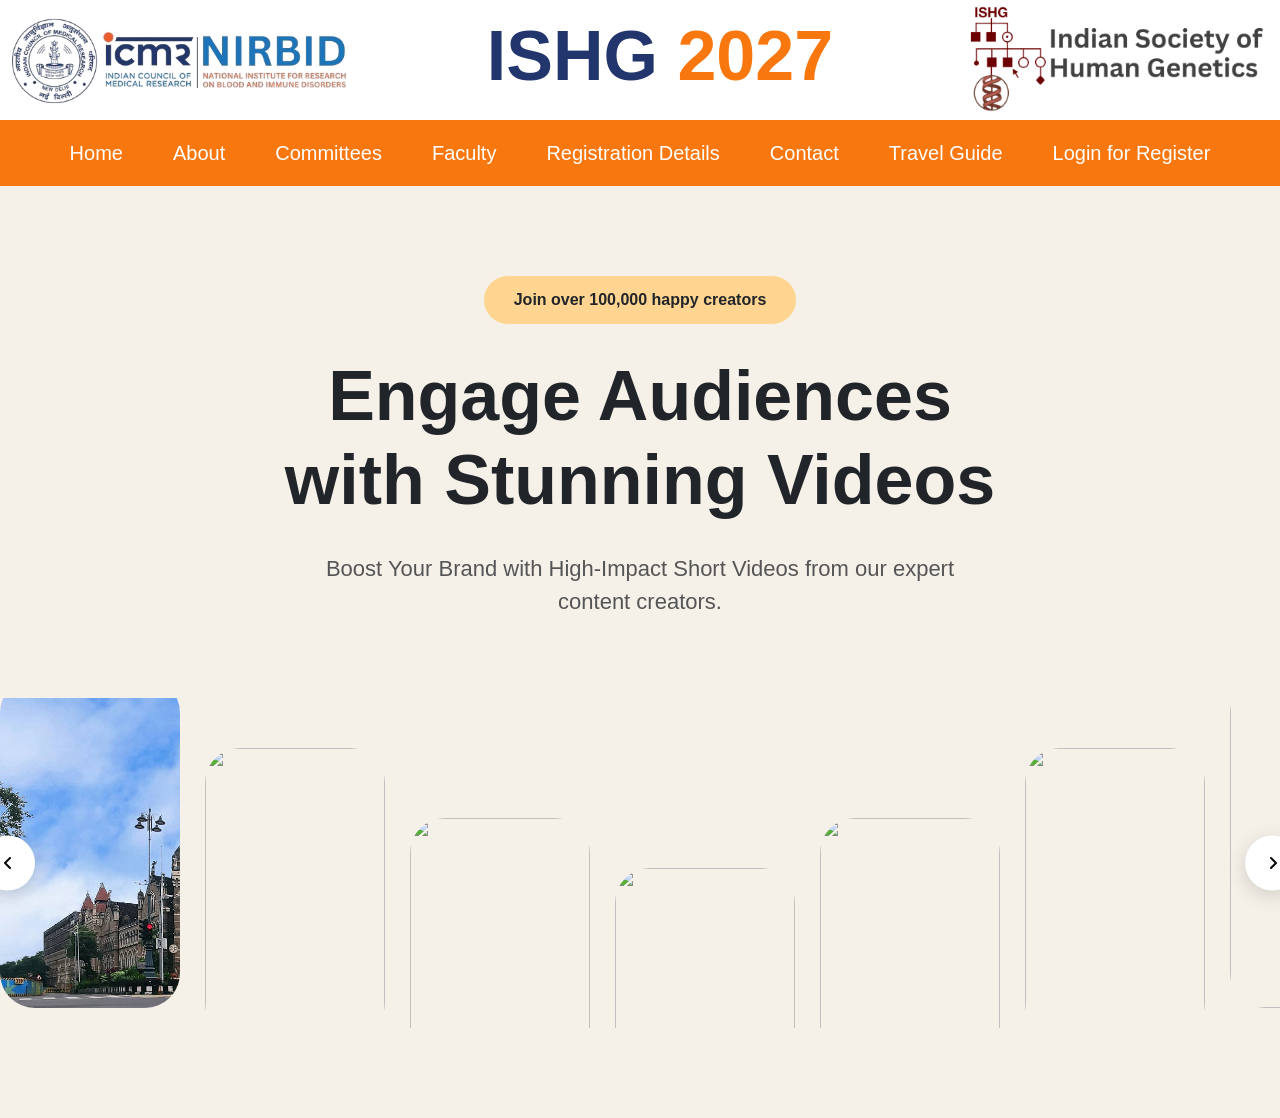
==== pages/about-cidco.html @ 10b2c97c "Added" ====
<!DOCTYPE html>
<html lang="en">

<head>
    <meta charset="UTF-8">
    <meta name="viewport" content="width=device-width, initial-scale=1.0">

    <title>ISHG 2027</title>

    <!-- Bootstrap -->
    <link href="https://cdn.jsdelivr.net/npm/bootstrap@5.3.3/dist/css/bootstrap.min.css" rel="stylesheet">

    <!-- Font Awesome -->
    <link rel="stylesheet" href="https://cdnjs.cloudflare.com/ajax/libs/font-awesome/6.6.0/css/all.min.css">

    <link rel="stylesheet" href="../assets/css/index.css">
    
<link rel="stylesheet" href="../assets/css/about-cidco.css">

</head>

<body>


    <!-- ================= HEADER DESKTOP ================= -->

    <header class="header-area">

        <div class="container custom-container">

            <div class="desktop-header">

                <div class="left-logo">
                    <img src="../assets/images/icmr nirbid.png" alt="">
                </div>

                <div class="title-area">
                    <h1>
                        <span>ISHG</span> 2027
                    </h1>
                </div>

                <div class="right-logo">
                    <img src="../assets/images/ISHG.PNG" alt="">
                </div>

            </div>

        </div>

    </header>



    <!-- ================ DESKTOP NAVBAR ================ -->

    <nav class="desktop-nav">

    <ul>

        <li>
            <a href="#">Home</a>
        </li>


        <!-- About -->
        <li class="dropdown-menu-item">

            <a href="#">About</a>

            <ul class="submenu">

                <li>
                    <a href="#">About Conference</a>
                </li>

                <li>
                    <a href="pages/about-mumbai.html">About Mumbai</a>
                </li>

                <li>
                    <a href="pages/about-cidco.html">About CIDCO</a>
                </li>

            </ul>

        </li>


        <!-- Committees -->
        <li class="dropdown-menu-item">

            <a href="#">Committees</a>

            <ul class="submenu">

                <li>
                    <a href="pages/organisers.html">Organizing Committee</a>
                </li>

                <li>
                    <a href="pages/scientific-committee.html">Scientific Committee</a>
                </li>

                <li>
                    <a href="pages/advisory-committee.html">Advisory Committee</a>
                </li>
                <li>
                    <a href="executive-committee">ISHG Executive Committee</a>
                </li>

            </ul>

        </li>


        <li>
            <a href="#">Faculty</a>
        </li>

        <!--
        <li>
            <a href="pages/organisers.html">Organising Committee</a>
        </li>

        -->

        <li>
            <a href="#">Registration Details</a>
        </li>

        <li>
            <a href="pages/contact.html">Contact</a>
        </li>

        <li>
            <a href="#">Travel Guide</a>
        </li>

        <li>
            <a href="#">Login for Register</a>
        </li>

    </ul>

</nav>




    <!-- ================= MOBILE HEADER ================= -->

    <header class="mobile-header">

        <div class="container">

            <div class="row align-items-center">

                <div class="col-3">

                    <div class="mobile-logo">

                        <img src="./assets/images/icmr.png">

                        <img src="./assets/images/ishg logo.png">

                    </div>

                </div>



                <div class="col-6">

                    <div class="mobile-title">

                        <h2>
                            <span>ISHG</span> 2027
                        </h2>

                    </div>

                </div>



                <div class="col-3 text-end">

                    <button class="navbar-toggler" type="button" data-bs-toggle="collapse" data-bs-target="#mobileMenu">

                        <i class="fa-solid fa-bars"></i>

                    </button>

                </div>

            </div>

        </div>

    </header>



    <!-- ================= MOBILE MENU ================= -->

    <div class="collapse mobile-menu" id="mobileMenu">

        <ul>

            <li><a href="#">Home</a></li>

            <li><a href="#">About</a></li>

            <li><a href="#">Committee</a></li>

            <li><a href="#">Registration</a></li>

            <li><a href="#">Abstract</a></li>

            <li><a href="#">Contact</a></li>

        </ul>

    </div>

<!-- ================= GALLERY SECTION ================= -->





<section class="gallery-section">

    <div class="gallery-heading">

        <span class="top-badge">
            Join over 100,000 happy creators
        </span>

        <h2>
            Engage Audiences <br>
            with Stunning Videos
        </h2>

        <p>
            Boost Your Brand with High-Impact Short Videos from
            our expert content creators.
        </p>

    </div>


    <div class="slider-wrapper">

        <button class="slider-btn prev-btn">
            <i class="fa-solid fa-angle-left"></i>
        </button>


        <div class="gallery-slider">

            <div class="gallery-card card1">
                <img src="../assets/images/bmc.jpg">
            </div>

            <div class="gallery-card card2">
                <img src="assets/images/gallery2.jpg">
            </div>

            <div class="gallery-card card3">
                <img src="assets/images/gallery3.jpg">
            </div>

            <div class="gallery-card card4">
                <img src="assets/images/gallery4.jpg">
            </div>

            <div class="gallery-card card5">
                <img src="assets/images/gallery5.jpg">
            </div>

            <div class="gallery-card card6">
                <img src="assets/images/gallery6.jpg">
            </div>

            <div class="gallery-card card7">
                <img src="assets/images/gallery7.jpg">
            </div>

        </div>


        <button class="slider-btn next-btn">
            <i class="fa-solid fa-angle-right"></i>
        </button>

    </div>

</section>


<script>

const slider=document.querySelector(".gallery-slider");

document.querySelector(".next-btn").onclick=()=>{
slider.scrollBy({
left:250,
behavior:"smooth"
});
}

document.querySelector(".prev-btn").onclick=()=>{
slider.scrollBy({
left:-250,
behavior:"smooth"
});
}

</script>

    <script src="https://cdn.jsdelivr.net/npm/bootstrap@5.3.3/dist/js/bootstrap.bundle.min.js"></script>

</body>

</html>
---- assets/css/index.css ----
*{
margin:0;
padding:0;
box-sizing:border-box;
}

body{
font-family:Arial, sans-serif;
}


/*===================*/

.custom-container{
max-width:1400px;
}


/*===================*/
/* HEADER */
/*===================*/

.header-area{
padding:5px 0;
background:#ffffff;
}

.desktop-header{
display:flex;
justify-content:space-between;
align-items:center;
}


.left-logo{
width:340px;
}

.left-logo img{
width:100%;
}


.right-logo{
width:300px;
}

.right-logo img{
width:100%;
}


.title-area h1{
font-size:70px;
font-weight:700;
}

.title-area span{
color:#22356c;
}

.title-area h1{
color:#f8770e;
}



/*===================*/
/* DESKTOP MENU */
/*===================*/

.desktop-nav{
    background:#f8770e;
}

/* Main Menu Only */
.desktop-nav > ul{
    display:flex;
    justify-content:center;
    list-style:none;
    margin:0;
    padding:0;
}

/* Main Menu li */
.desktop-nav > ul > li{
    position:relative;
}

/* Main Menu Links */
.desktop-nav > ul > li > a{
    display:block;
    padding:18px 25px;
    font-size: 20px;
    font-weight: 500;
    color:#fff;
    text-decoration:none;
    transition:.3s;
}

.desktop-nav > ul > li > a:hover{
    background:#22356c;
}


/*===================*/
/* DROPDOWN MENU */
/*===================*/

.submenu{
    position:absolute;
    top:120%;
    left:0;

    width:260px;

    background:#fff;

    list-style:none;

    margin:0;
    padding:0;

    box-shadow:0 5px 20px rgba(0,0,0,.15);

    /* Hide */
    opacity:0;
    visibility:hidden;

    transition:.3s;

    z-index:999;
}


/* Show Dropdown */
.dropdown-menu-item:hover > .submenu{
    top:100%;
    opacity:1;
    visibility:visible;
}


/* Vertical Items */
.submenu li{
    display:block;
    width:100%;
}


/* Dropdown Links */
.submenu li a{
    display:block;

    width:100%;

    padding:15px 20px;

    color:#222 !important;

    text-decoration:none;

    border-bottom:1px solid #eee;

    transition:.3s;
}


/* Hover */
.submenu li a:hover{
    background:#22356c;
    color:#fff !important;
}





/*===================*/
/* MOBILE HEADER */
/*===================*/

.mobile-header{
display:none;
background:white;
padding:15px 0;
border-bottom: 1px solid;
}

.mobile-logo{
display:flex;
gap:10px;
align-items:center;
}

.mobile-logo img{
width:50px;
}

.mobile-title{
text-align:center;
}

.mobile-title h2{
font-size:40px;
font-weight:700;
margin:0;
}

.mobile-title span{
color:#195793;
}

.mobile-title h2{
color:#cf7e16;
}

.navbar-toggler{
border:none;
padding:0;
}

.navbar-toggler i{
font-size:40px;
color:#195793;
}


/*===================*/
/* MOBILE MENU */
/*===================*/

.mobile-menu{
display:none;
background:#195793;
}

.mobile-menu ul{
list-style:none;
padding:0;
margin:0;
}

.mobile-menu li a{
display:block;
padding:15px;
text-decoration:none;
color:white;
border-bottom:1px solid rgba(255,255,255,.2);
}



/*===================*/
/* TABLET + MOBILE */
/*===================*/

@media(max-width:991px){

.header-area{
display:none;
}

.desktop-nav{
display:none;
}

.mobile-header{
display:block;
}

.mobile-menu{
display:block;
}

}



/*===================*/
/* MOBILE */
/*===================*/

@media(max-width:576px){

.mobile-logo img{
width:50px;
}

.mobile-logo img{
width:50px;
}

.mobile-title h2{
font-size:30px;
}

.navbar-toggler i{
font-size:32px;
}

}

/*====================
EVENT INFO
====================*/

.event-info{
    padding:60px 0;
}

.event-wrapper{

    background:#fff;

    border:2px solid #f8770e;

    border-radius:80px;

    display:flex;

    align-items:center;

    justify-content:space-between;

    padding:35px 50px;

    box-shadow:0 10px 25px rgba(0,0,0,.08);

}


.event-item{

    flex:1;

    display:flex;

    align-items:center;

    gap:20px;

    position:relative;

}


/* Divider */

.event-item:not(:last-child)::after{

    content:"";

    position:absolute;

    right:0;

    top:50%;

    transform:translateY(-50%);

    width:1px;

    height:100px;

    background:#ccc;
    margin-right: 12px;
}



/* Icons */

.icon{

    width:80px;

    height:80px;

    border-radius:50%;

    display:flex;

    align-items:center;

    justify-content:center;

    color:#fff;

    font-size:32px;
}

.blue{
    background:#195793;
}

.orange{
    background:#f8770e;
}


/* Text */

.event-text h3{

    font-size:30px;

    margin-bottom:5px;

    color:#1d1d1d;

    font-weight:700;
}

.event-text h4{

    font-size:24px;

    color:#555;
}

/* Tablet */

@media(max-width:991px){

    .event-wrapper{

        flex-direction:column;

        gap:35px;

        padding:40px 30px;

        border-radius:40px;
    }


    .event-item{

        width:100%;
        max-width:400px;

        margin:auto;

        align-items:center;
    }


    .event-item::after{
        display:none;
    }

}

@media(max-width:576px){

    .event-wrapper{

        padding:30px 20px;
    }


    .event-item{

        width:100%;
        max-width:260px;

        margin:auto;

        align-items:center;
    }


    .icon{

        width:70px;
        height:70px;

        min-width:70px;
        min-height:70px;

        font-size:28px;
    }


    .event-text h3{

        font-size:22px;
        line-height:1.3;
    }


    .event-text h4{

        font-size:16px;
    }

}
---- assets/css/about-cidco.css ----
.gallery-section{
    background:#f5f1e9;
    padding:90px 0;
    overflow:hidden;
}

.gallery-heading{
    text-align:center;
    max-width:900px;
    margin:auto;
}

.top-badge{
    background:#ffd591;
    padding:12px 30px;
    border-radius:40px;
    display:inline-block;
    font-weight:600;
}

.gallery-heading h2{
    font-size:70px;
    font-weight:800;
    margin:30px 0;
}

.gallery-heading p{
    font-size:22px;
    max-width:650px;
    margin:auto;
    color:#555;
}



/* slider */

.slider-wrapper{
    margin-top:80px;
    position:relative;
}

.gallery-slider{
    display:flex;
    align-items:flex-end;
    gap:25px;

    overflow-x:auto;
    scroll-behavior:smooth;

    scrollbar-width:none;
}

.gallery-slider::-webkit-scrollbar{
    display:none;
}


/* cards */

.gallery-card{
    flex:none;
    width:180px;
    overflow:hidden;
    border-radius:35px;
    transition:.4s;
}

.gallery-card img{
    width:100%;
    height:100%;
    object-fit:cover;
}


/* SAME CURVE AS IMAGE */

.card1{
    height:330px;
    transform:translateY(-20px);
}

.card2{
    height:290px;
    transform:translateY(10px);
}

.card3{
    height:250px;
    transform:translateY(40px);
}

.card4{
    height:220px;
    transform:translateY(60px);
}

.card5{
    height:250px;
    transform:translateY(40px);
}

.card6{
    height:290px;
    transform:translateY(10px);
}

.card7{
    height:330px;
    transform:translateY(-20px);
}



/* buttons */

.slider-btn{
    position:absolute;
    top:50%;
    transform:translateY(-50%);
    width:55px;
    height:55px;
    border:none;
    border-radius:50%;
    background:white;
    box-shadow:0 5px 20px rgba(0,0,0,.15);
    z-index:5;
}

.prev-btn{
    left:-20px;
}

.next-btn{
    right:-20px;
}

@media(max-width:991px){

.gallery-heading h2{
    font-size:50px;
}

.gallery-card{
    width:150px;
}

.card1,.card7{
    height:280px;
}

.card2,.card6{
    height:250px;
}

.card3,.card5{
    height:220px;
}

.card4{
    height:190px;
}

}

@media(max-width:768px){

.gallery-heading h2{
    font-size:38px;
}

.gallery-heading p{
    font-size:18px;
}

.gallery-card{
    width:120px;
    border-radius:25px;
}

.card1,.card7{
    height:220px;
}

.card2,.card6{
    height:190px;
}

.card3,.card5{
    height:170px;
}

.card4{
    height:150px;
}

.slider-btn{
    width:45px;
    height:45px;
}

}
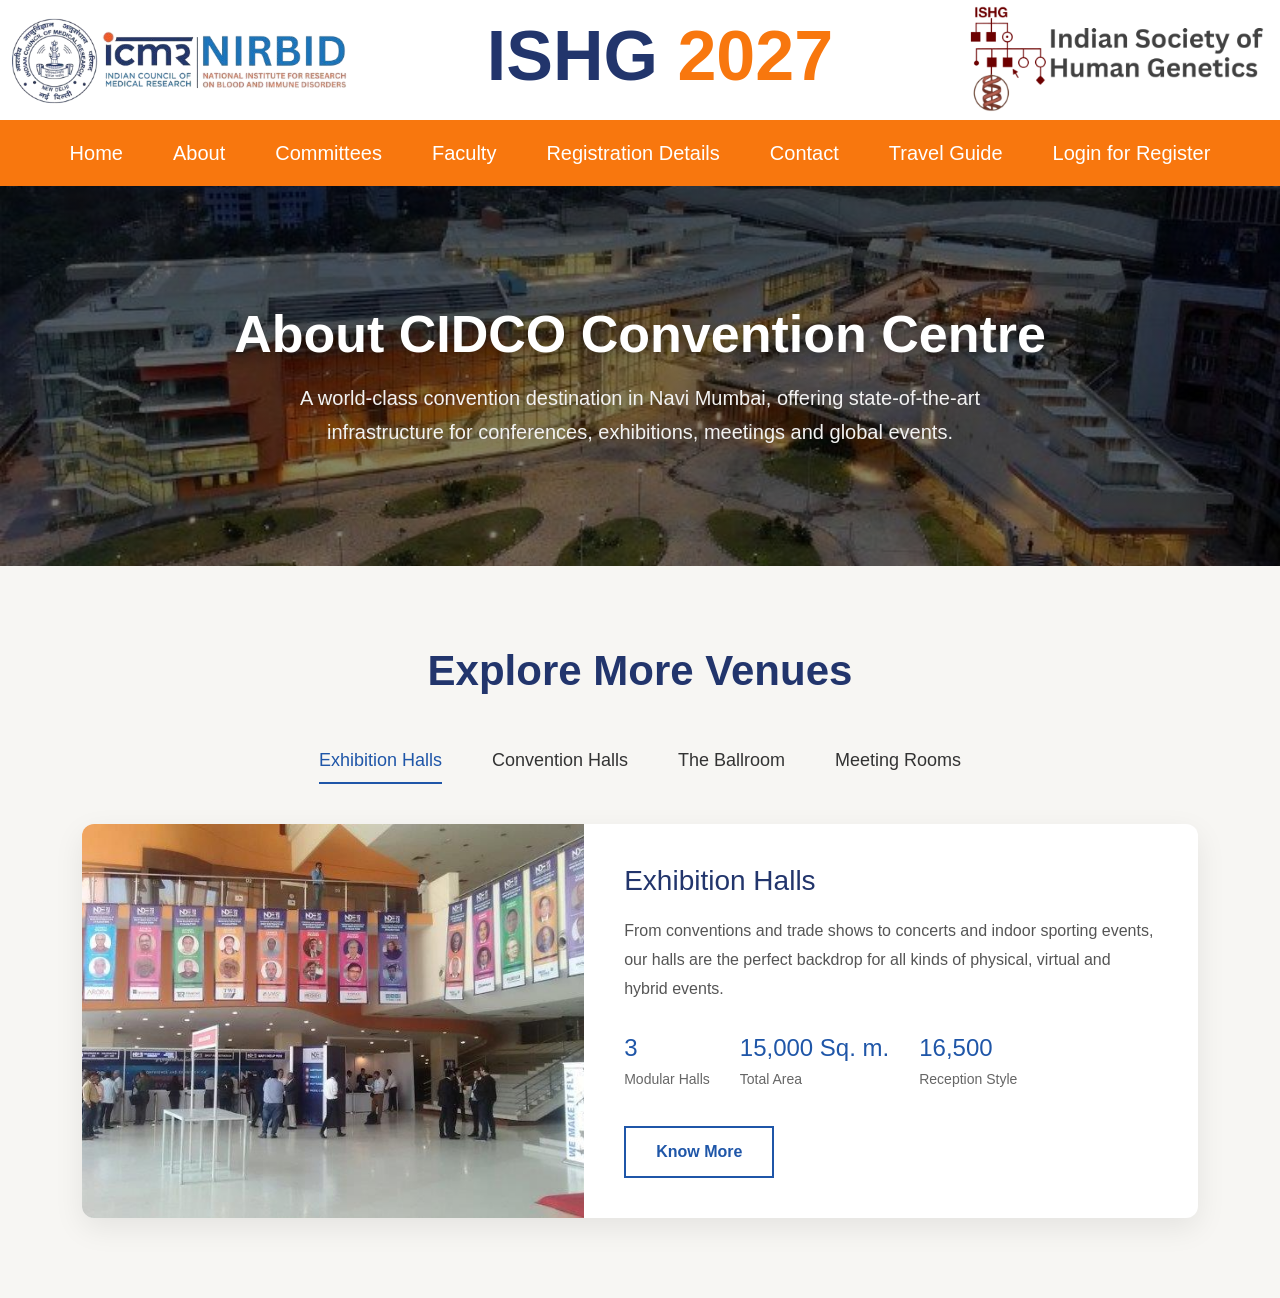
==== commit c5696578: "Added" ====
--- a/pages/about-cidco.html
+++ b/pages/about-cidco.html
@@ -227,96 +227,276 @@
 <!-- ================= GALLERY SECTION ================= -->
 
 
-
-
-
-<section class="gallery-section">
-
-    <div class="gallery-heading">
-
-        <span class="top-badge">
-            Join over 100,000 happy creators
-        </span>
-
-        <h2>
-            Engage Audiences <br>
-            with Stunning Videos
-        </h2>
+<section class="cidco-hero">
+
+    <img src="../assets/images/Convention Centre - Outdoor (1).jpg" alt="CIDCO Convention Centre" class="hero-bg">
+
+    <div class="hero-overlay"></div>
+
+    <div class="hero-content">
+
+        <h1>About CIDCO Convention Centre</h1>
 
         <p>
-            Boost Your Brand with High-Impact Short Videos from
-            our expert content creators.
+            A world-class convention destination in Navi Mumbai,
+            offering state-of-the-art infrastructure for conferences,
+            exhibitions, meetings and global events.
         </p>
 
     </div>
 
-
-    <div class="slider-wrapper">
-
-        <button class="slider-btn prev-btn">
-            <i class="fa-solid fa-angle-left"></i>
-        </button>
-
-
-        <div class="gallery-slider">
-
-            <div class="gallery-card card1">
-                <img src="../assets/images/bmc.jpg">
-            </div>
-
-            <div class="gallery-card card2">
-                <img src="assets/images/gallery2.jpg">
-            </div>
-
-            <div class="gallery-card card3">
-                <img src="assets/images/gallery3.jpg">
-            </div>
-
-            <div class="gallery-card card4">
-                <img src="assets/images/gallery4.jpg">
-            </div>
-
-            <div class="gallery-card card5">
-                <img src="assets/images/gallery5.jpg">
-            </div>
-
-            <div class="gallery-card card6">
-                <img src="assets/images/gallery6.jpg">
-            </div>
-
-            <div class="gallery-card card7">
-                <img src="assets/images/gallery7.jpg">
-            </div>
-
-        </div>
-
-
-        <button class="slider-btn next-btn">
-            <i class="fa-solid fa-angle-right"></i>
-        </button>
+</section>
+
+<section class="venue-section">
+
+    <div class="container">
+
+        <h2 class="section-title">Explore More Venues</h2>
+
+        <!-- Tabs -->
+
+        <div class="venue-tabs">
+
+            <button class="tab-btn active" data-tab="hall1">
+                Exhibition Halls
+            </button>
+
+            <button class="tab-btn" data-tab="hall2">
+                Convention Halls
+            </button>
+
+            <button class="tab-btn" data-tab="hall3">
+                The Ballroom
+            </button>
+
+            <button class="tab-btn" data-tab="hall4">
+                Meeting Rooms
+            </button>
+
+        </div>
+
+
+
+        <!-- CONTENT 1 -->
+
+        <div class="venue-content active" id="hall1">
+
+            <div class="venue-image">
+
+                <img src="../assets/images/exhibition.jpg" alt="">
+
+            </div>
+
+            <div class="venue-info">
+
+                <h3>Exhibition Halls</h3>
+
+                <p>
+                    From conventions and trade shows to concerts and indoor
+                    sporting events, our halls are the perfect backdrop
+                    for all kinds of physical, virtual and hybrid events.
+                </p>
+
+                <div class="venue-stats">
+
+                    <div class="stat-box">
+                        <h4>3</h4>
+                        <span>Modular Halls</span>
+                    </div>
+
+                    <div class="stat-box">
+                        <h4>15,000 Sq. m.</h4>
+                        <span>Total Area</span>
+                    </div>
+
+                    <div class="stat-box">
+                        <h4>16,500</h4>
+                        <span>Reception Style</span>
+                    </div>
+
+                </div>
+
+                <a href="#" class="venue-btn">
+                    Know More
+                </a>
+
+            </div>
+
+        </div>
+
+
+
+        <!-- CONTENT 2 -->
+
+        <div class="venue-content" id="hall2">
+
+            <div class="venue-image">
+
+                <img src="../assets/images/conference hall.jpg" alt="">
+
+            </div>
+
+            <div class="venue-info">
+
+                <h3>Convention Halls</h3>
+
+                <p>
+                    Modern convention spaces equipped with advanced
+                    facilities suitable for international conferences
+                    and large-scale meetings.
+                </p>
+
+                <div class="venue-stats">
+
+                    <div class="stat-box">
+                        <h4>3</h4>
+                        <span>Modular Halls</span>
+                    </div>
+
+                    <div class="stat-box">
+                        <h4>15,000 Sq. m.</h4>
+                        <span>Total Area</span>
+                    </div>
+
+                    <div class="stat-box">
+                        <h4>16,500</h4>
+                        <span>Reception Style</span>
+                    </div>
+
+                </div>
+
+                <a href="#" class="venue-btn">
+                    Know More
+                </a>
+
+            </div>
+
+        </div>
+
+
+
+        <!-- CONTENT 3 -->
+
+        <div class="venue-content" id="hall3">
+
+            <div class="venue-image">
+
+                <img src="../assets/images/Auditorium img2 (1).jpg" alt="">
+
+            </div>
+
+            <div class="venue-info">
+
+                <h3>Auditorium</h3>
+
+                <p>
+                    Elegant ballroom suitable for gala dinners,
+                    award ceremonies and premium events.
+                </p>
+
+                <div class="venue-stats">
+
+                    <div class="stat-box">
+                        <h4>3</h4>
+                        <span>Modular Halls</span>
+                    </div>
+
+                    <div class="stat-box">
+                        <h4>15,000 Sq. m.</h4>
+                        <span>Total Area</span>
+                    </div>
+
+                    <div class="stat-box">
+                        <h4>16,500</h4>
+                        <span>Reception Style</span>
+                    </div>
+
+                </div>
+
+                <a href="#" class="venue-btn">
+                    Know More
+                </a>
+
+            </div>
+            
+
+        </div>
+
+
+
+        <!-- CONTENT 4 -->
+
+        <div class="venue-content" id="hall4">
+
+            <div class="venue-image">
+
+                <img src="../assets/images/hall.jpg" alt="">
+
+            </div>
+
+            <div class="venue-info">
+
+                <h3>Meeting Rooms</h3>
+
+                <p>
+                    Professional meeting spaces designed for workshops,
+                    board meetings and breakout sessions.
+                </p>
+
+                <div class="venue-stats">
+
+                    <div class="stat-box">
+                        <h4>3</h4>
+                        <span>Modular Halls</span>
+                    </div>
+
+                    <div class="stat-box">
+                        <h4>15,000 Sq. m.</h4>
+                        <span>Total Area</span>
+                    </div>
+
+                    <div class="stat-box">
+                        <h4>16,500</h4>
+                        <span>Reception Style</span>
+                    </div>
+
+                </div>
+
+                <a href="#" class="venue-btn">
+                    Know More
+                </a>
+
+            </div>
+
+        </div>
 
     </div>
 
 </section>
 
 
+
 <script>
 
-const slider=document.querySelector(".gallery-slider");
-
-document.querySelector(".next-btn").onclick=()=>{
-slider.scrollBy({
-left:250,
-behavior:"smooth"
+const tabs = document.querySelectorAll(".tab-btn");
+const contents = document.querySelectorAll(".venue-content");
+
+tabs.forEach(tab => {
+
+    tab.addEventListener("click", () => {
+
+        tabs.forEach(btn => btn.classList.remove("active"));
+        contents.forEach(content => content.classList.remove("active"));
+
+        tab.classList.add("active");
+
+        document
+        .getElementById(tab.dataset.tab)
+        .classList.add("active");
+
+    });
+
 });
-}
-
-document.querySelector(".prev-btn").onclick=()=>{
-slider.scrollBy({
-left:-250,
-behavior:"smooth"
-});
-}
 
 </script>
 
--- a/assets/css/about-cidco.css
+++ b/assets/css/about-cidco.css
@@ -1,202 +1,261 @@
-.gallery-section{
-    background:#f5f1e9;
-    padding:90px 0;
+/* ====================================
+   CIDCO HERO SECTION
+==================================== */
+
+.cidco-hero{
+    position:relative;
+    width:100%;
+    height:380px;
     overflow:hidden;
 }
 
-.gallery-heading{
-    text-align:center;
-    max-width:900px;
-    margin:auto;
-}
-
-.top-badge{
-    background:#ffd591;
-    padding:12px 30px;
-    border-radius:40px;
-    display:inline-block;
-    font-weight:600;
-}
-
-.gallery-heading h2{
-    font-size:70px;
-    font-weight:800;
-    margin:30px 0;
-}
-
-.gallery-heading p{
-    font-size:22px;
-    max-width:650px;
-    margin:auto;
-    color:#555;
-}
-
-
-
-/* slider */
-
-.slider-wrapper{
-    margin-top:80px;
-    position:relative;
-}
-
-.gallery-slider{
-    display:flex;
-    align-items:flex-end;
-    gap:25px;
-
-    overflow-x:auto;
-    scroll-behavior:smooth;
-
-    scrollbar-width:none;
-}
-
-.gallery-slider::-webkit-scrollbar{
-    display:none;
-}
-
-
-/* cards */
-
-.gallery-card{
-    flex:none;
-    width:180px;
-    overflow:hidden;
-    border-radius:35px;
-    transition:.4s;
-}
-
-.gallery-card img{
+.hero-bg{
     width:100%;
     height:100%;
     object-fit:cover;
-}
-
-
-/* SAME CURVE AS IMAGE */
-
-.card1{
-    height:330px;
-    transform:translateY(-20px);
-}
-
-.card2{
-    height:290px;
-    transform:translateY(10px);
-}
-
-.card3{
-    height:250px;
-    transform:translateY(40px);
-}
-
-.card4{
-    height:220px;
-    transform:translateY(60px);
-}
-
-.card5{
-    height:250px;
-    transform:translateY(40px);
-}
-
-.card6{
-    height:290px;
-    transform:translateY(10px);
-}
-
-.card7{
-    height:330px;
-    transform:translateY(-20px);
-}
-
-
-
-/* buttons */
-
-.slider-btn{
+    display:block;
+}
+
+.hero-overlay{
+    position:absolute;
+    inset:0;
+    background:linear-gradient(
+        rgba(0,0,0,0.55),
+        rgba(0,0,0,0.45)
+    );
+}
+
+.hero-content{
     position:absolute;
     top:50%;
-    transform:translateY(-50%);
-    width:55px;
-    height:55px;
+    left:50%;
+    transform:translate(-50%, -50%);
+    text-align:center;
+    width:90%;
+    max-width:900px;
+    color:#fff;
+    z-index:2;
+}
+
+.hero-content h1{
+    font-size:52px;
+    font-weight:700;
+    margin-bottom:15px;
+    text-shadow:0 3px 10px rgba(0,0,0,0.3);
+}
+
+.hero-content p{
+    font-size:20px;
+    line-height:1.7;
+    max-width:700px;
+    margin:auto;
+    color:#f2f2f2;
+}
+
+/* =========================
+   TABLET
+========================= */
+
+@media(max-width:991px){
+
+    .cidco-hero{
+        height:320px;
+    }
+
+    .hero-content h1{
+        font-size:40px;
+    }
+
+    .hero-content p{
+        font-size:18px;
+    }
+
+}
+
+/* =========================
+   MOBILE
+========================= */
+
+@media(max-width:767px){
+
+    .cidco-hero{
+        height:250px;
+    }
+
+    .hero-content h1{
+        font-size:28px;
+        margin-bottom:10px;
+    }
+
+    .hero-content p{
+        font-size:15px;
+        line-height:1.6;
+    }
+
+}
+
+.venue-section{
+    padding:80px 0;
+    background:#f7f6f3;
+}
+
+.section-title{
+    text-align:center;
+    font-size:42px;
+    font-weight:700;
+    color:#22356c;
+    margin-bottom:50px;
+}
+
+/* TABS */
+
+.venue-tabs{
+    display:flex;
+    justify-content:center;
+    gap:50px;
+    flex-wrap:wrap;
+    margin-bottom:40px;
+}
+
+.tab-btn{
     border:none;
-    border-radius:50%;
-    background:white;
-    box-shadow:0 5px 20px rgba(0,0,0,.15);
-    z-index:5;
-}
-
-.prev-btn{
-    left:-20px;
-}
-
-.next-btn{
-    right:-20px;
-}
+    background:none;
+    font-size:18px;
+    font-weight:500;
+    color:#333;
+    padding-bottom:10px;
+    cursor:pointer;
+    position:relative;
+}
+
+.tab-btn.active{
+    color:#1f56a8;
+}
+
+.tab-btn.active::after{
+    content:"";
+    position:absolute;
+    left:0;
+    bottom:0;
+    width:100%;
+    height:2px;
+    background:#1f56a8;
+}
+
+/* CONTENT */
+
+.venue-content{
+    display:none;
+
+    background:#fff;
+
+    border-radius:12px;
+
+    overflow:hidden;
+
+    box-shadow:0 10px 30px rgba(0,0,0,.08);
+
+    grid-template-columns:45% 55%;
+}
+
+.venue-content.active{
+    display:grid;
+}
+
+.venue-image img{
+    width:100%;
+    height:100%;
+    object-fit:cover;
+}
+
+.venue-info{
+    padding:40px;
+}
+
+.venue-info h3{
+    color:#22356c;
+    margin-bottom:20px;
+}
+
+.venue-info p{
+    color:#555;
+    line-height:1.8;
+}
+
+.venue-stats{
+    display:flex;
+    gap:30px;
+    margin-top:30px;
+    flex-wrap:wrap;
+}
+
+.stat-box h4{
+    color:#1f56a8;
+    margin-bottom:5px;
+}
+
+.stat-box span{
+    color:#666;
+    font-size:14px;
+}
+
+.venue-btn{
+    display:inline-block;
+    margin-top:35px;
+    padding:12px 30px;
+    border:2px solid #1f56a8;
+    text-decoration:none;
+    color:#1f56a8;
+    font-weight:600;
+    transition:.3s;
+}
+
+.venue-btn:hover{
+    background:#1f56a8;
+    color:#fff;
+}
+
+/* TABLET */
 
 @media(max-width:991px){
 
-.gallery-heading h2{
-    font-size:50px;
-}
-
-.gallery-card{
-    width:150px;
-}
-
-.card1,.card7{
-    height:280px;
-}
-
-.card2,.card6{
-    height:250px;
-}
-
-.card3,.card5{
-    height:220px;
-}
-
-.card4{
-    height:190px;
-}
-
-}
-
-@media(max-width:768px){
-
-.gallery-heading h2{
-    font-size:38px;
-}
-
-.gallery-heading p{
-    font-size:18px;
-}
-
-.gallery-card{
-    width:120px;
-    border-radius:25px;
-}
-
-.card1,.card7{
-    height:220px;
-}
-
-.card2,.card6{
-    height:190px;
-}
-
-.card3,.card5{
-    height:170px;
-}
-
-.card4{
-    height:150px;
-}
-
-.slider-btn{
-    width:45px;
-    height:45px;
-}
+    .venue-content{
+        grid-template-columns:1fr;
+    }
+
+    .venue-image{
+        height:350px;
+    }
+
+}
+
+/* MOBILE */
+
+@media(max-width:767px){
+
+    .section-title{
+        font-size:30px;
+    }
+
+    .venue-tabs{
+        gap:20px;
+    }
+
+    .tab-btn{
+        font-size:15px;
+    }
+
+    .venue-image{
+        height:250px;
+    }
+
+    .venue-info{
+        padding:25px;
+    }
+
+    .venue-stats{
+        flex-direction:column;
+        gap:15px;
+    }
 
 }
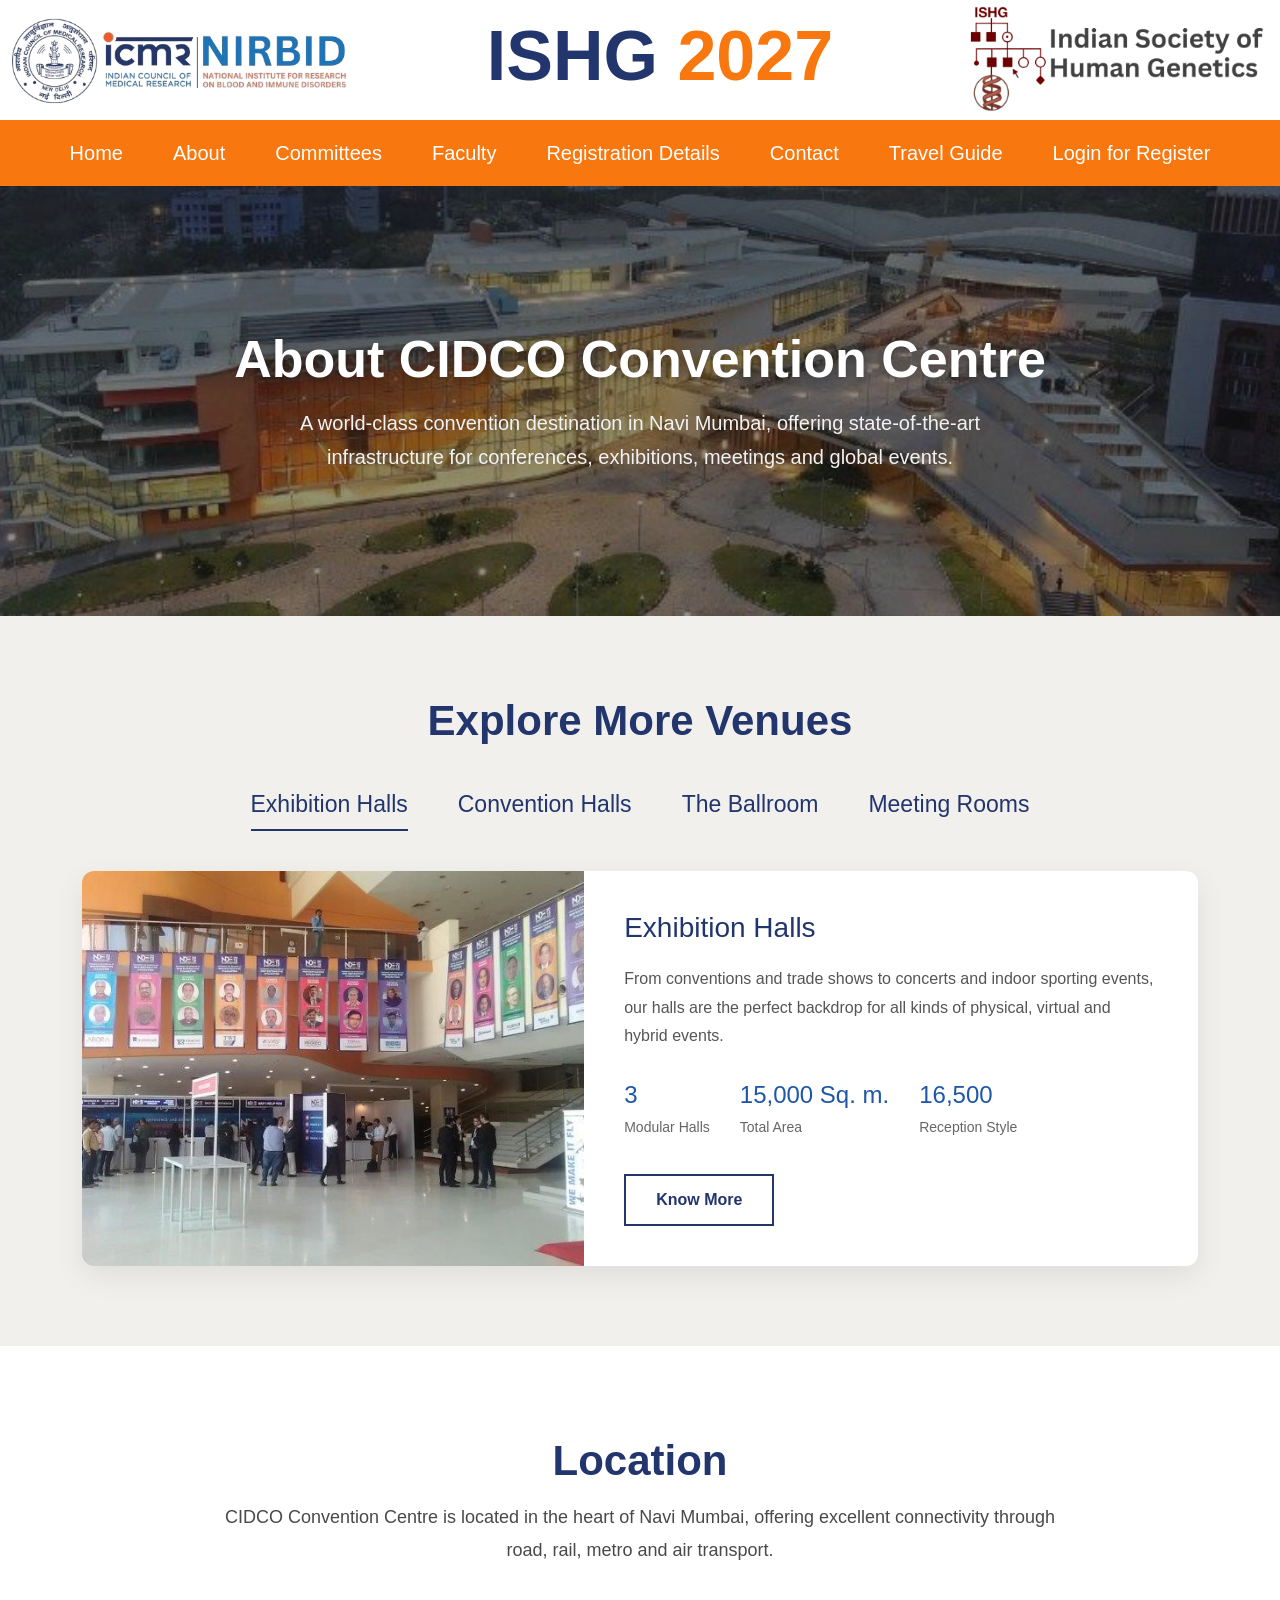
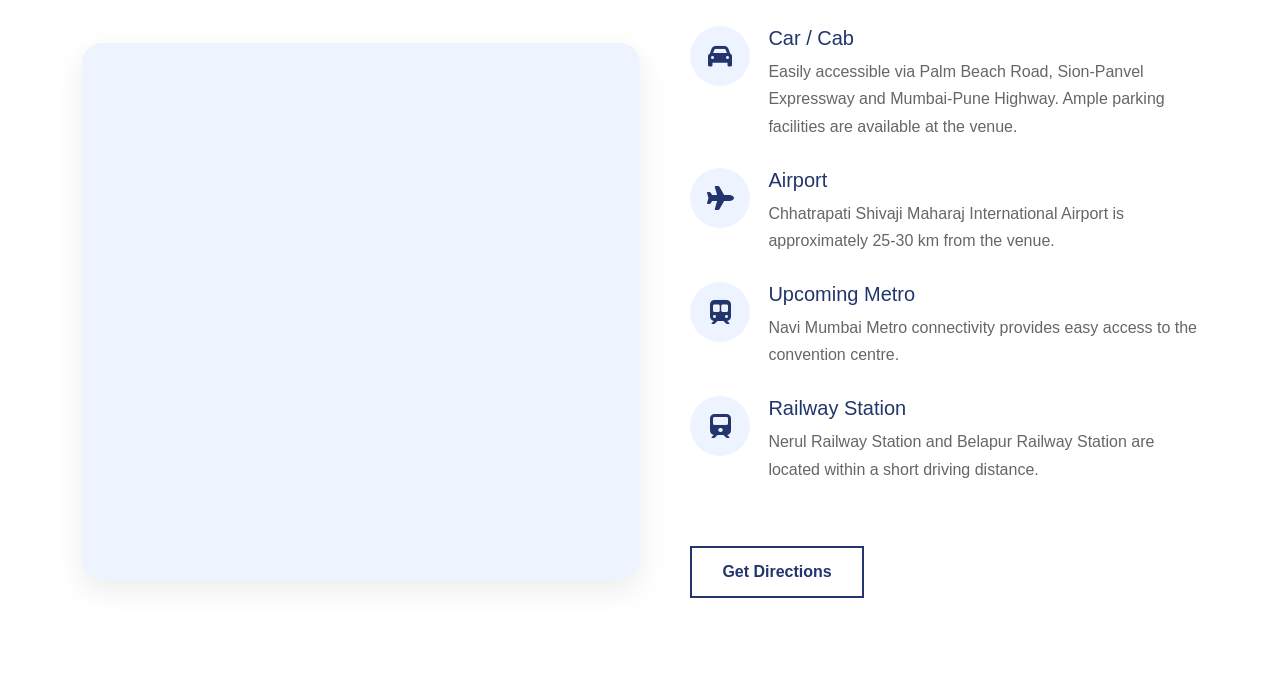
==== commit 27f71f89: "Added" ====
--- a/pages/about-cidco.html
+++ b/pages/about-cidco.html
@@ -59,14 +59,14 @@
     <ul>
 
         <li>
-            <a href="#">Home</a>
+            <a href="../index.html">Home</a>
         </li>
 
 
         <!-- About -->
         <li class="dropdown-menu-item">
 
-            <a href="#">About</a>
+            <a href="../index.html">About</a>
 
             <ul class="submenu">
 
@@ -75,11 +75,11 @@
                 </li>
 
                 <li>
-                    <a href="pages/about-mumbai.html">About Mumbai</a>
+                    <a href="../pages/about-mumbai.html">About Mumbai</a>
                 </li>
 
                 <li>
-                    <a href="pages/about-cidco.html">About CIDCO</a>
+                    <a href="../pages/about-cidco.html">About CIDCO</a>
                 </li>
 
             </ul>
@@ -90,23 +90,23 @@
         <!-- Committees -->
         <li class="dropdown-menu-item">
 
-            <a href="#">Committees</a>
+            <a href="../index.html">Committees</a>
 
             <ul class="submenu">
 
                 <li>
-                    <a href="pages/organisers.html">Organizing Committee</a>
+                    <a href="../pages/organisers.html">Organizing Committee</a>
                 </li>
 
                 <li>
-                    <a href="pages/scientific-committee.html">Scientific Committee</a>
+                    <a href="../pages/scientific-committee.html">Scientific Committee</a>
                 </li>
 
                 <li>
-                    <a href="pages/advisory-committee.html">Advisory Committee</a>
+                    <a href="../pages/advisory-committee.html">Advisory Committee</a>
                 </li>
                 <li>
-                    <a href="executive-committee">ISHG Executive Committee</a>
+                    <a href="../executive-committee">ISHG Executive Committee</a>
                 </li>
 
             </ul>
@@ -316,7 +316,7 @@
 
                 </div>
 
-                <a href="#" class="venue-btn">
+                <a href="https://acecec.com/index.php" class="venue-btn">
                     Know More
                 </a>
 
@@ -474,6 +474,142 @@
 
 </section>
 
+<section class="location-section">
+
+    <div class="container">
+
+        <div class="location-heading">
+
+            <h2>Location</h2>
+
+            <p>
+                CIDCO Convention Centre is located in the heart of Navi Mumbai,
+                offering excellent connectivity through road, rail, metro and air transport.
+            </p>
+
+        </div>
+
+
+        <div class="location-wrapper">
+
+            <!-- Map Side -->
+
+            <div class="map-box">
+
+                <!-- Option 1 -->
+                <iframe
+                    src="https://www.google.com/maps?q=CIDCO+Convention+Centre+Navi+Mumbai&output=embed"
+                    allowfullscreen=""
+                    loading="lazy">
+                </iframe>
+
+            </div>
+
+
+            <!-- Content Side -->
+
+            <div class="location-info">
+
+                <div class="info-item">
+
+                    <div class="info-icon">
+                        <i class="fa-solid fa-car"></i>
+                    </div>
+
+                    <div class="info-text">
+                        <h4>Car / Cab</h4>
+
+                        <p>
+                            Easily accessible via Palm Beach Road,
+                            Sion-Panvel Expressway and Mumbai-Pune Highway.
+                            Ample parking facilities are available at the venue.
+                        </p>
+                    </div>
+
+                </div>
+
+
+
+                <div class="info-item">
+
+                    <div class="info-icon">
+                        <i class="fa-solid fa-plane"></i>
+                    </div>
+
+                    <div class="info-text">
+
+                        <h4>Airport</h4>
+
+                        <p>
+                            Chhatrapati Shivaji Maharaj International Airport
+                            is approximately 25-30 km from the venue.
+                        </p>
+
+                    </div>
+
+                </div>
+
+
+
+                <div class="info-item">
+
+                    <div class="info-icon">
+                        <i class="fa-solid fa-train-subway"></i>
+                    </div>
+
+                    <div class="info-text">
+
+                        <h4>Upcoming Metro</h4>
+
+                        <p>
+                            Navi Mumbai Metro connectivity provides
+                            easy access to the convention centre.
+                        </p>
+
+                    </div>
+
+                </div>
+
+
+
+                <div class="info-item">
+
+                    <div class="info-icon">
+                        <i class="fa-solid fa-train"></i>
+                    </div>
+
+                    <div class="info-text">
+
+                        <h4>Railway Station</h4>
+
+                        <p>
+                            Nerul Railway Station and Belapur Railway Station
+                            are located within a short driving distance.
+                        </p>
+
+                    </div>
+
+                </div>
+
+
+
+                <a href="https://maps.google.com/?q=CIDCO+Convention+Centre+Navi+Mumbai"
+                    target="_blank"
+                    class="location-btn">
+
+                    Get Directions
+
+                </a>
+
+            </div>
+
+        </div>
+
+    </div>
+
+</section>
+
+
 
 
 <script>
--- a/assets/css/about-cidco.css
+++ b/assets/css/about-cidco.css
@@ -5,7 +5,7 @@
 .cidco-hero{
     position:relative;
     width:100%;
-    height:380px;
+    height:430px;
     overflow:hidden;
 }
 
@@ -20,8 +20,8 @@
     position:absolute;
     inset:0;
     background:linear-gradient(
-        rgba(0,0,0,0.55),
-        rgba(0,0,0,0.45)
+        rgba(37, 37, 37, 0.55),
+        rgba(22, 22, 22, 0.45)
     );
 }
 
@@ -96,7 +96,7 @@
 
 .venue-section{
     padding:80px 0;
-    background:#f7f6f3;
+    background:#f1f0ed;
 }
 
 .section-title{
@@ -104,7 +104,7 @@
     font-size:42px;
     font-weight:700;
     color:#22356c;
-    margin-bottom:50px;
+    margin-bottom:40px;
 }
 
 /* TABS */
@@ -120,16 +120,16 @@
 .tab-btn{
     border:none;
     background:none;
-    font-size:18px;
+    font-size:23px;
     font-weight:500;
-    color:#333;
+    color:#22356c;
     padding-bottom:10px;
     cursor:pointer;
     position:relative;
 }
 
 .tab-btn.active{
-    color:#1f56a8;
+    color:#22356c;
 }
 
 .tab-btn.active::after{
@@ -139,7 +139,7 @@
     bottom:0;
     width:100%;
     height:2px;
-    background:#1f56a8;
+    background:#22356c;
 }
 
 /* CONTENT */
@@ -203,15 +203,15 @@
     display:inline-block;
     margin-top:35px;
     padding:12px 30px;
-    border:2px solid #1f56a8;
+    border:2px solid #22356c;
     text-decoration:none;
-    color:#1f56a8;
+    color:#22356c;
     font-weight:600;
     transition:.3s;
 }
 
 .venue-btn:hover{
-    background:#1f56a8;
+    background:#22356c;
     color:#fff;
 }
 
@@ -258,4 +258,191 @@
         gap:15px;
     }
 
-}+}
+
+
+
+/*=========================
+LOCATION SECTION
+=========================*/
+
+.location-section{
+    padding:90px 0;
+    background:#ffffff;
+}
+
+.location-heading{
+    text-align:center;
+    max-width:850px;
+    margin:auto;
+    margin-bottom:60px;
+}
+
+.location-heading h2{
+    font-size:42px;
+    font-weight:700;
+    color:#22356c;
+    margin-bottom:15px;
+}
+
+.location-heading p{
+    font-size:18px;
+    color:#494949;
+    line-height:1.8;
+}
+
+
+/* Layout */
+
+.location-wrapper{
+    display:grid;
+    grid-template-columns:1.1fr 1fr;
+    gap:50px;
+    align-items:center;
+}
+
+
+/* Map */
+
+.map-box{
+    background:#edf4ff;
+    padding:15px;
+    border-radius:20px;
+    box-shadow:0 10px 30px rgba(0,0,0,.08);
+}
+
+.map-box iframe{
+    width:100%;
+    height:500px;
+    border:none;
+    border-radius:15px;
+}
+
+
+/* Right Side */
+
+.location-info{
+    display:flex;
+    flex-direction:column;
+    gap:28px;
+}
+
+
+.info-item{
+    display:flex;
+    gap:18px;
+}
+
+.info-icon{
+    min-width:60px;
+    width:60px;
+    height:60px;
+    background:#edf4ff;
+    border-radius:50%;
+    display:flex;
+    justify-content:center;
+    align-items:center;
+}
+
+.info-icon i{
+    font-size:24px;
+    color:#22356c;
+}
+
+.info-text h4{
+    font-size:20px;
+    color:#22356c;
+    margin-bottom:8px;
+}
+
+.info-text p{
+    color:#666;
+    line-height:1.7;
+    margin:0;
+}
+
+
+/* Button */
+
+.location-btn{
+    
+    width:fit-content;
+    display:inline-block;
+    margin-top:35px;
+    padding:12px 30px;
+    border:2px solid #22356c;
+    text-decoration:none;
+    color:#22356c;
+    font-weight:600;
+    transition:.3s;
+}
+
+.location-btn:hover{
+    background:#22356c;
+    color: #fff;
+}
+
+
+/*=========================
+TABLET
+=========================*/
+
+@media(max-width:991px){
+
+.location-wrapper{
+    grid-template-columns:1fr;
+}
+
+.map-box iframe{
+    height:380px;
+}
+
+.location-heading h2{
+    font-size:36px;
+}
+
+}
+
+
+/*=========================
+MOBILE
+=========================*/
+
+@media(max-width:767px){
+
+.location-section{
+    padding:60px 0;
+}
+
+.location-heading h2{
+    font-size:30px;
+}
+
+.location-heading p{
+    font-size:16px;
+}
+
+.map-box iframe{
+    height:280px;
+}
+
+.info-item{
+    align-items:flex-start;
+}
+
+.info-icon{
+    min-width:50px;
+    width:50px;
+    height:50px;
+}
+
+.info-icon i{
+    font-size:20px;
+}
+
+.info-text h4{
+    font-size:18px;
+}
+
+}
+
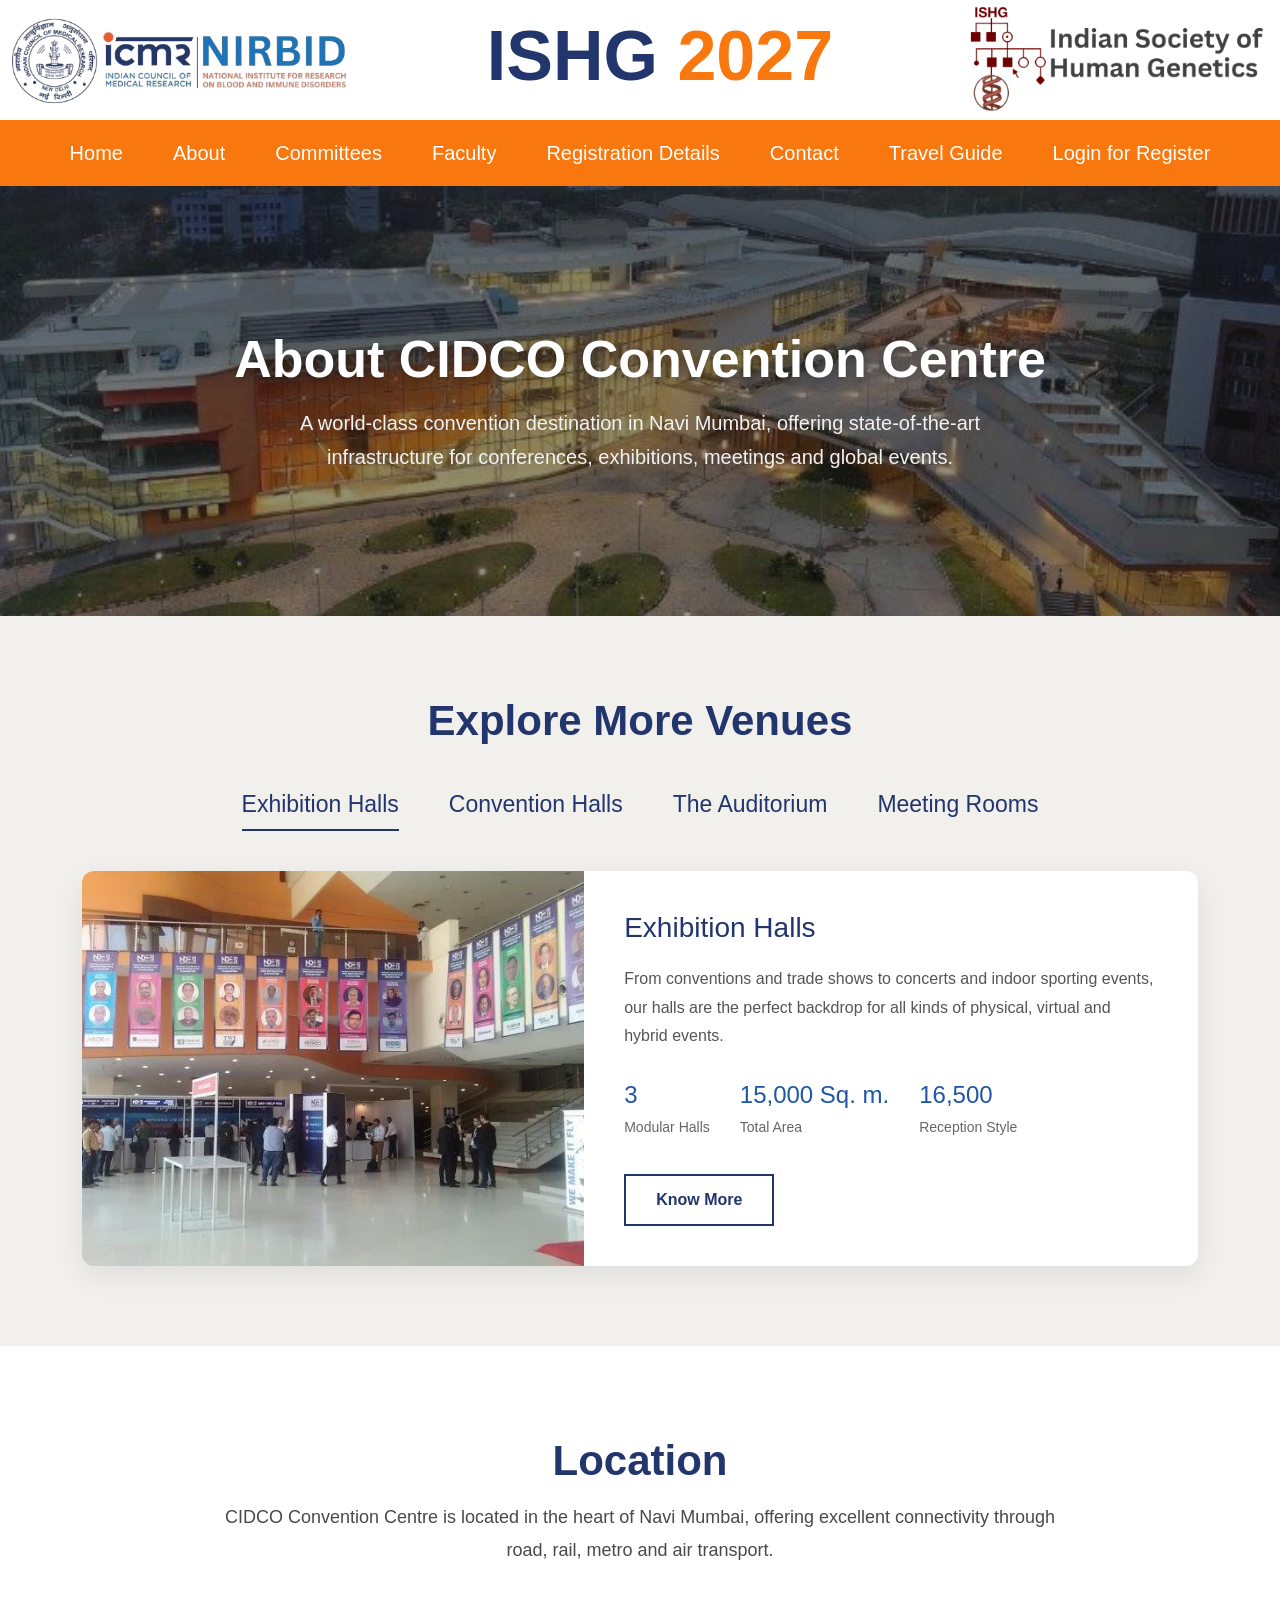
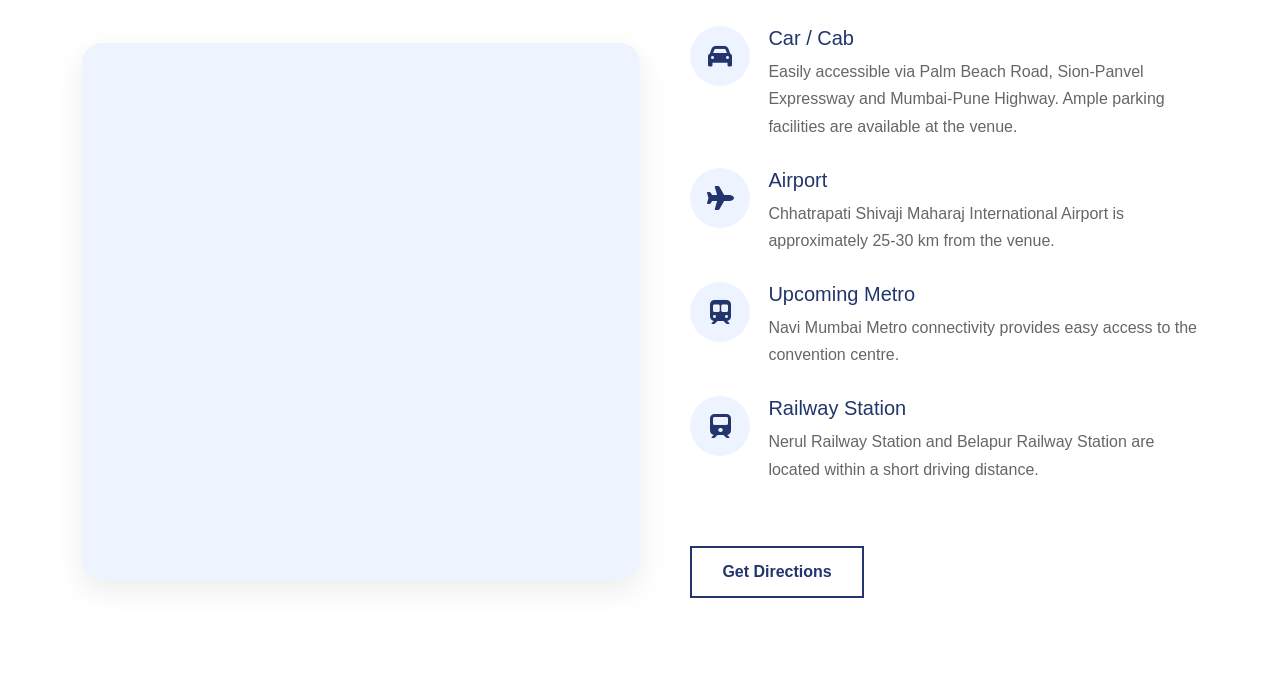
==== commit fb34b655: "Added" ====
--- a/pages/about-cidco.html
+++ b/pages/about-cidco.html
@@ -266,7 +266,7 @@
             </button>
 
             <button class="tab-btn" data-tab="hall3">
-                The Ballroom
+                The Auditorium
             </button>
 
             <button class="tab-btn" data-tab="hall4">
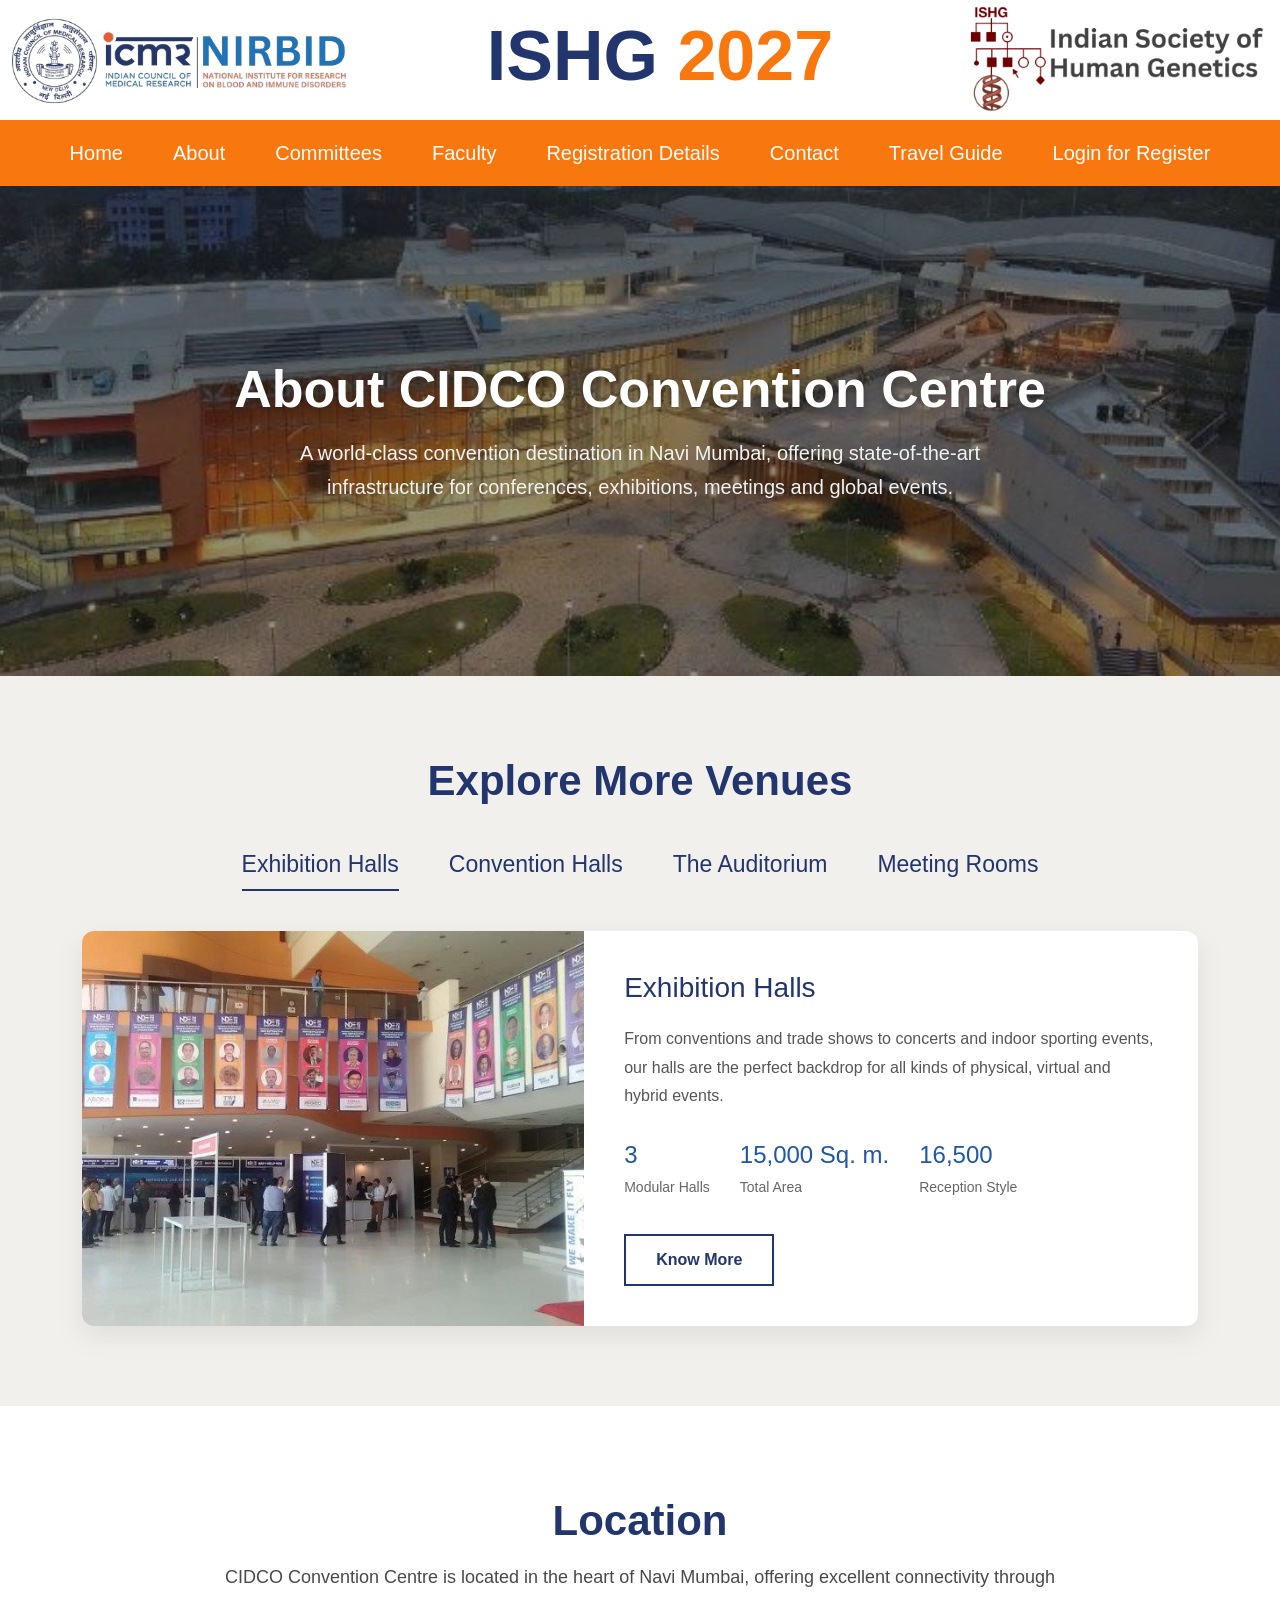
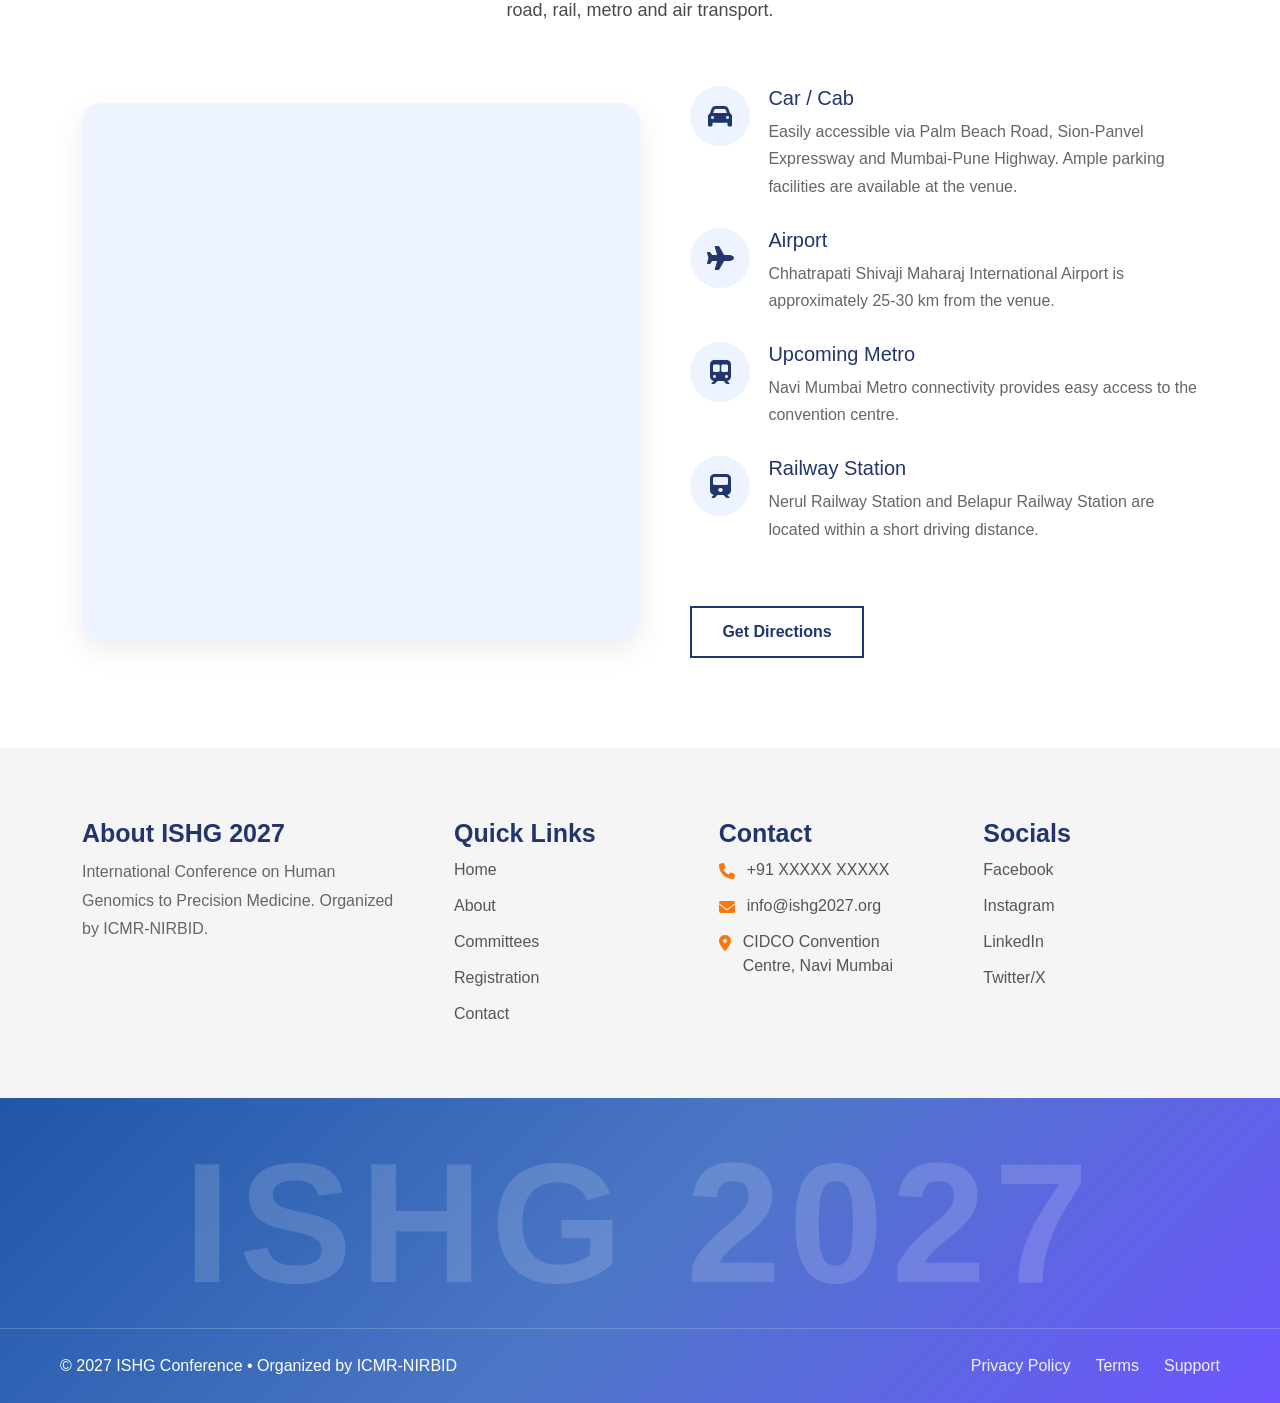
==== commit 887c862c: "Added" ====
--- a/pages/about-cidco.html
+++ b/pages/about-cidco.html
@@ -609,7 +609,134 @@
 
 </section>
 
-
+<footer class="conference-footer">
+
+    <div class="container">
+
+        <div class="footer-top">
+
+            <!-- About -->
+
+            <div class="footer-column">
+
+                <h4>About ISHG 2027</h4>
+
+                <p>
+                    International Conference on
+                    Human Genomics to Precision Medicine.
+                    Organized by ICMR-NIRBID.
+                </p>
+
+            </div>
+
+
+            <!-- Quick Links -->
+
+            <div class="footer-column">
+
+                <h4>Quick Links</h4>
+
+                <ul>
+
+                    <li><a href="#">Home</a></li>
+
+                    <li><a href="#">About</a></li>
+
+                    <li><a href="#">Committees</a></li>
+
+                    <li><a href="#">Registration</a></li>
+
+                    <li><a href="#">Contact</a></li>
+
+                </ul>
+
+            </div>
+
+
+            <!-- Contact -->
+
+            <div class="footer-column">
+
+                <h4>Contact</h4>
+
+                <ul class="contact-list">
+
+                    <li>
+                        <i class="fa-solid fa-phone"></i>
+                        +91 XXXXX XXXXX
+                    </li>
+
+                    <li>
+                        <i class="fa-solid fa-envelope"></i>
+                        info@ishg2027.org
+                    </li>
+
+                    <li>
+                        <i class="fa-solid fa-location-dot"></i>
+                        CIDCO Convention Centre,
+                        Navi Mumbai
+                    </li>
+
+                </ul>
+
+            </div>
+
+
+            <!-- Social -->
+
+            <div class="footer-column">
+
+                <h4>Socials</h4>
+
+                <ul>
+
+                    <li><a href="#">Facebook</a></li>
+
+                    <li><a href="#">Instagram</a></li>
+
+                    <li><a href="#">LinkedIn</a></li>
+
+                    <li><a href="#">Twitter/X</a></li>
+
+                </ul>
+
+            </div>
+
+        </div>
+
+    </div>
+
+
+    <!-- Bottom Gradient Area -->
+
+    <div class="footer-bottom">
+
+        <div class="footer-watermark">
+            ISHG 2027
+        </div>
+
+
+        <div class="footer-bar">
+
+            <div class="copyright">
+                © 2027 ISHG Conference • Organized by ICMR-NIRBID
+            </div>
+
+            <div class="footer-policy">
+
+                <a href="#">Privacy Policy</a>
+
+                <a href="#">Terms</a>
+
+                <a href="#">Support</a>
+
+            </div>
+
+        </div>
+
+    </div>
+
+</footer>
 
 
 <script>
--- a/assets/css/index.css
+++ b/assets/css/index.css
@@ -307,6 +307,7 @@
 
 .event-info{
     padding:60px 0;
+    background-color: #f8f8fb;
 }
 
 .event-wrapper{
@@ -495,4 +496,601 @@
         font-size:16px;
     }
 
-}+}
+
+/*==========================
+ABOUT NIRBID
+==========================*/
+
+.about-nirbid{
+
+    padding:100px 0;
+
+    background:#f7f9fc;
+
+    position:relative;
+
+    overflow:hidden;
+}
+
+
+/* Background Shape */
+
+.about-nirbid::before{
+
+    content:"";
+
+    position:absolute;
+
+    width:450px;
+    height:450px;
+
+    top:-150px;
+    right:-150px;
+
+    border-radius:50%;
+
+    background:rgba(31,86,168,.05);
+}
+
+
+.about-grid{
+
+    display:grid;
+
+    grid-template-columns:1.2fr 1fr;
+
+    gap:70px;
+
+    align-items:center;
+}
+
+
+
+/*==========================
+LEFT CONTENT
+==========================*/
+
+.section-tag{
+
+    display:inline-block;
+
+    background:#e9f1ff;
+
+    color:#1f56a8;
+
+    padding:10px 20px;
+
+    border-radius:50px;
+
+    font-size:14px;
+
+    font-weight:600;
+
+    margin-bottom:20px;
+}
+
+
+.about-content h2{
+
+    font-size:48px;
+
+    line-height:1.2;
+
+    color:#22356c;
+
+    font-weight:700;
+
+    margin-bottom:25px;
+}
+
+
+.about-content p{
+
+    font-size:17px;
+
+    color:#555;
+
+    line-height:1.9;
+
+    margin-bottom:18px;
+}
+
+
+
+/*==========================
+HIGHLIGHT BOX
+==========================*/
+
+.nirbid-highlights{
+
+    display:grid;
+
+    grid-template-columns:repeat(3,1fr);
+
+    gap:20px;
+
+    margin-top:40px;
+}
+
+
+.highlight-box{
+
+    background:white;
+
+    padding:25px;
+
+    text-align:center;
+
+    border-radius:18px;
+
+    box-shadow:0 10px 25px rgba(0,0,0,.08);
+
+    transition:.4s;
+}
+
+
+.highlight-box:hover{
+
+    transform:translateY(-10px);
+
+    box-shadow:0 18px 40px rgba(0,0,0,.12);
+}
+
+
+.highlight-box h3{
+
+    color:#f8770e;
+
+    font-size:30px;
+
+    font-weight:700;
+
+    margin-bottom:8px;
+}
+
+
+.highlight-box span{
+
+    color:#555;
+
+    font-size:14px;
+}
+
+
+
+/*==========================
+RIGHT IMAGE
+==========================*/
+
+.about-visual{
+
+    position:relative;
+
+    animation:floatImage 5s ease-in-out infinite;
+}
+
+
+.visual-card{
+
+    position:relative;
+
+    background:white;
+
+    border-radius:30px;
+
+    padding:20px;
+
+    overflow:hidden;
+
+    box-shadow:0 20px 50px rgba(0,0,0,.12);
+
+    transition:.4s;
+}
+
+
+.visual-card:hover{
+
+    transform:scale(1.03);
+
+    box-shadow:0 25px 60px rgba(0,0,0,.18);
+}
+
+
+.visual-card img{
+
+    width:100%;
+
+    display:block;
+
+    border-radius:20px;
+}
+
+
+
+/* Floating Circles */
+
+.circle{
+
+    position:absolute;
+
+    border-radius:50%;
+}
+
+
+.circle.one{
+
+    width:120px;
+    height:120px;
+
+    background:#f8770e;
+
+    opacity:.15;
+
+    top:-20px;
+    left:-20px;
+}
+
+
+.circle.two{
+
+    width:180px;
+    height:180px;
+
+    background:#1f56a8;
+
+    opacity:.12;
+
+    bottom:-40px;
+    right:-40px;
+}
+
+
+
+/*==========================
+FLOATING ANIMATION
+==========================*/
+
+@keyframes floatImage{
+
+    0%{
+        transform:translateY(0);
+    }
+
+    50%{
+        transform:translateY(-18px);
+    }
+
+    100%{
+        transform:translateY(0);
+    }
+}
+
+
+
+/*==========================
+TABLET
+==========================*/
+
+@media(max-width:991px){
+
+.about-grid{
+
+    grid-template-columns:1fr;
+
+    gap:60px;
+}
+
+.about-content h2{
+
+    font-size:38px;
+}
+
+.nirbid-highlights{
+
+    grid-template-columns:repeat(3,1fr);
+}
+
+}
+
+
+
+/*==========================
+MOBILE
+==========================*/
+
+@media(max-width:768px){
+
+.about-nirbid{
+
+    padding:70px 0;
+}
+
+.about-content h2{
+
+    font-size:28px;
+}
+
+.about-content p{
+
+    font-size:15px;
+}
+
+.nirbid-highlights{
+
+    grid-template-columns:1fr;
+
+    gap:15px;
+}
+
+.highlight-box{
+
+    padding:20px;
+}
+
+.circle.one{
+
+    width:80px;
+    height:80px;
+}
+
+.circle.two{
+
+    width:120px;
+    height:120px;
+}
+
+}
+
+
+/*==========================
+FOOTER
+==========================*/
+
+.conference-footer{
+
+    background:#f5f5f5;
+}
+
+
+/* TOP */
+
+.footer-top{
+
+    padding:70px 0 60px;
+
+    display:grid;
+
+    grid-template-columns:
+    1.5fr
+    1fr
+    1fr
+    1fr;
+
+    gap:50px;
+}
+
+
+.footer-column h4{
+
+    font-size:25px;
+
+    color:#22356c;
+
+    margin-bottom:10px;
+
+    font-weight:700;
+}
+
+
+.footer-column p{
+
+    color:#666;
+
+    line-height:1.8;
+}
+
+
+.footer-column ul{
+
+    list-style:none;
+
+    padding:0;
+
+    margin:0;
+}
+
+
+.footer-column ul li{
+
+    margin-bottom:12px;
+}
+
+
+.footer-column ul li a{
+
+    color:#555;
+
+    text-decoration:none;
+
+    transition:.3s;
+}
+
+
+.footer-column ul li a:hover{
+
+    color:#f8770e;
+}
+
+
+.contact-list li{
+
+    display:flex;
+
+    gap:12px;
+
+    color:#555;
+
+    align-items:flex-start;
+}
+
+
+.contact-list i{
+
+    color:#f8770e;
+
+    margin-top:5px;
+}
+
+
+/*==========================
+BOTTOM
+==========================*/
+
+.footer-bottom{
+
+    position:relative;
+
+    overflow:hidden;
+
+    background:linear-gradient(
+    135deg,
+    #1f56a8,
+    #4c77c6,
+    #6f55ff
+    );
+
+    padding-top:40px;
+}
+
+
+/* BIG TEXT */
+
+.footer-watermark{
+
+    text-align:center;
+
+    font-size:170px;
+
+    font-weight:900;
+
+    color:rgba(255,255,255,.15);
+
+    line-height:1;
+
+    letter-spacing:8px;
+
+    user-select:none;
+}
+
+
+/* BAR */
+
+.footer-bar{
+
+    border-top:1px solid rgba(255,255,255,.2);
+
+    margin-top:20px;
+
+    padding:25px 60px;
+
+    display:flex;
+
+    justify-content:space-between;
+
+    align-items:center;
+
+    color:white;
+}
+
+
+.footer-policy{
+
+    display:flex;
+
+    gap:25px;
+}
+
+
+.footer-policy a{
+
+    color:white;
+
+    text-decoration:none;
+
+    opacity:.9;
+}
+
+
+.footer-policy a:hover{
+
+    color:#ffd39e;
+}
+
+
+/*==========================
+TABLET
+==========================*/
+
+@media(max-width:991px){
+
+.footer-top{
+
+    grid-template-columns:
+    repeat(2,1fr);
+}
+
+.footer-watermark{
+
+    font-size:110px;
+}
+
+.footer-bar{
+
+    flex-direction:column;
+
+    gap:15px;
+
+    text-align:center;
+}
+
+}
+
+
+/*==========================
+MOBILE
+==========================*/
+
+@media(max-width:768px){
+
+.footer-top{
+
+    grid-template-columns:1fr;
+
+    gap:35px;
+
+    padding:60px 0 40px;
+}
+
+.footer-watermark{
+
+    font-size:65px;
+
+    letter-spacing:2px;
+}
+
+.footer-bar{
+
+    padding:20px;
+}
+
+.footer-policy{
+
+    flex-wrap:wrap;
+
+    justify-content:center;
+
+    gap:15px;
+}
+
+}
--- a/assets/css/about-cidco.css
+++ b/assets/css/about-cidco.css
@@ -5,7 +5,7 @@
 .cidco-hero{
     position:relative;
     width:100%;
-    height:430px;
+    height:490px;
     overflow:hidden;
 }
 
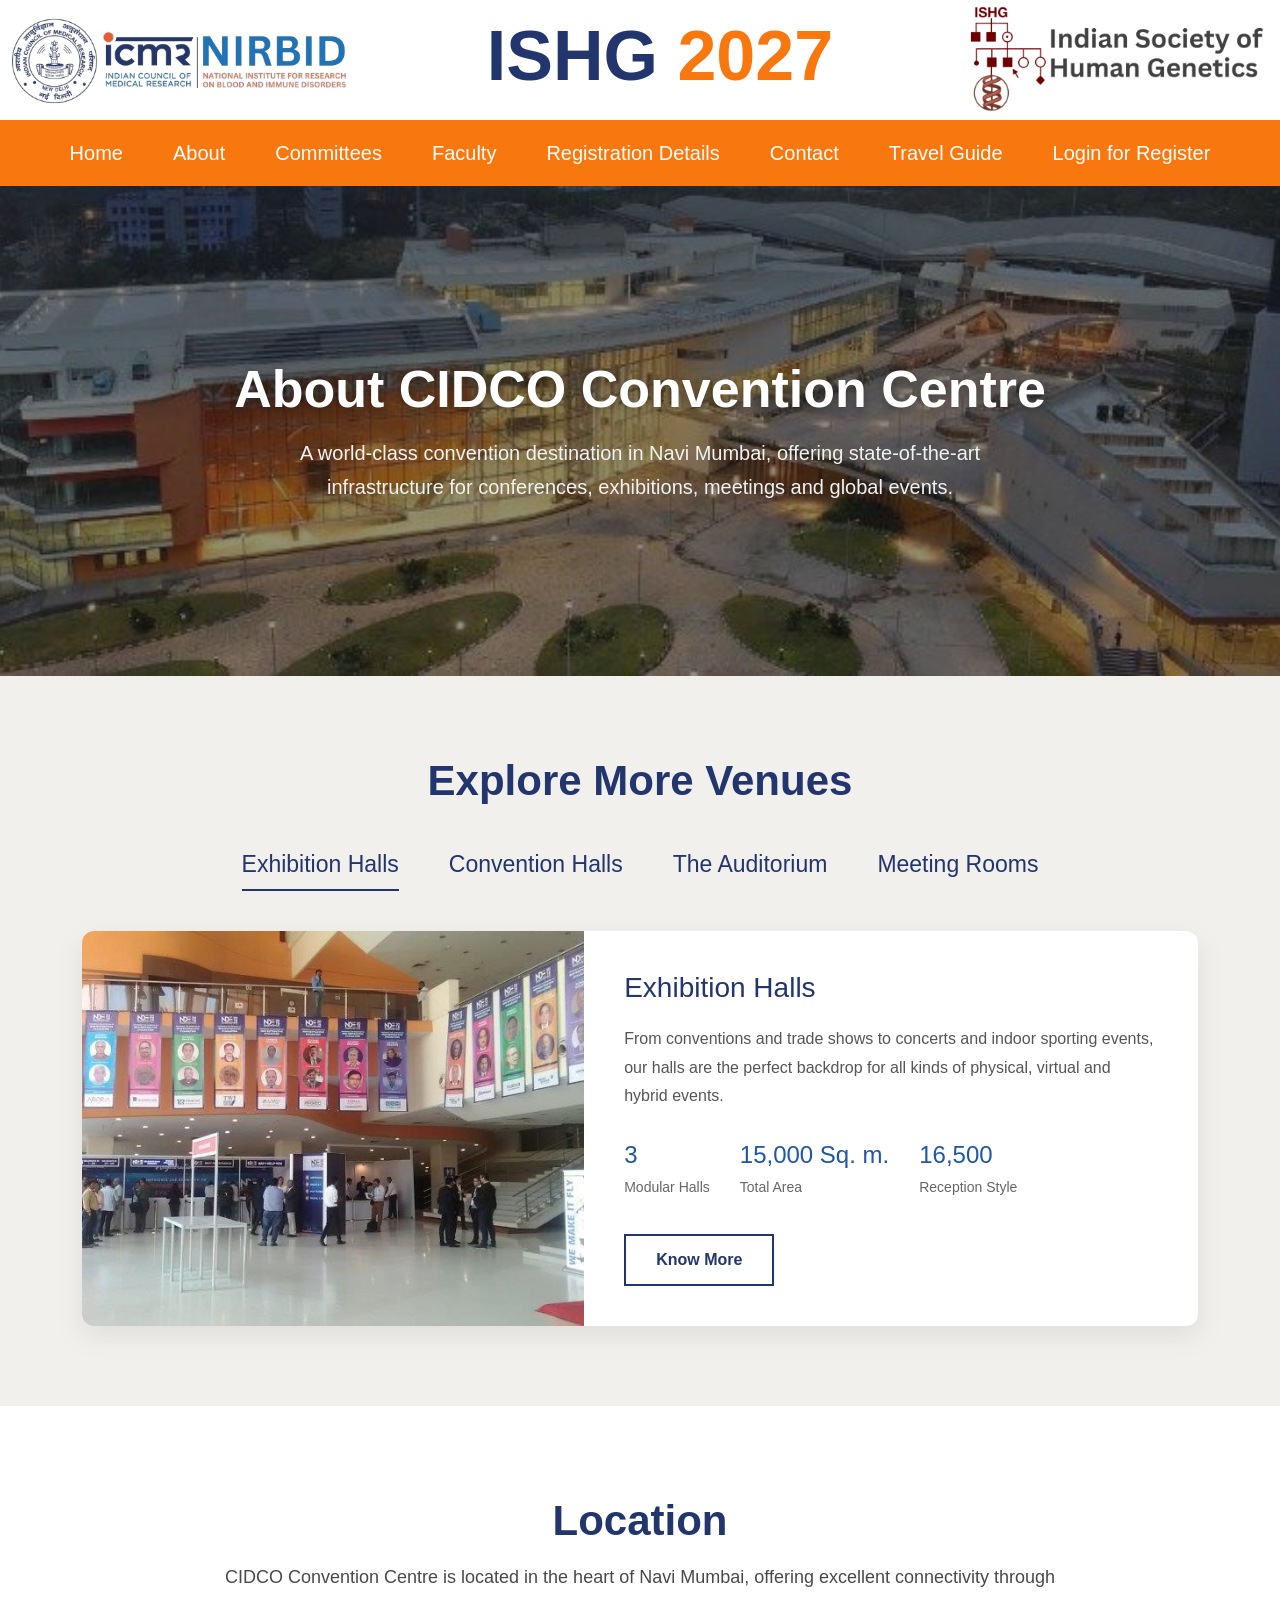
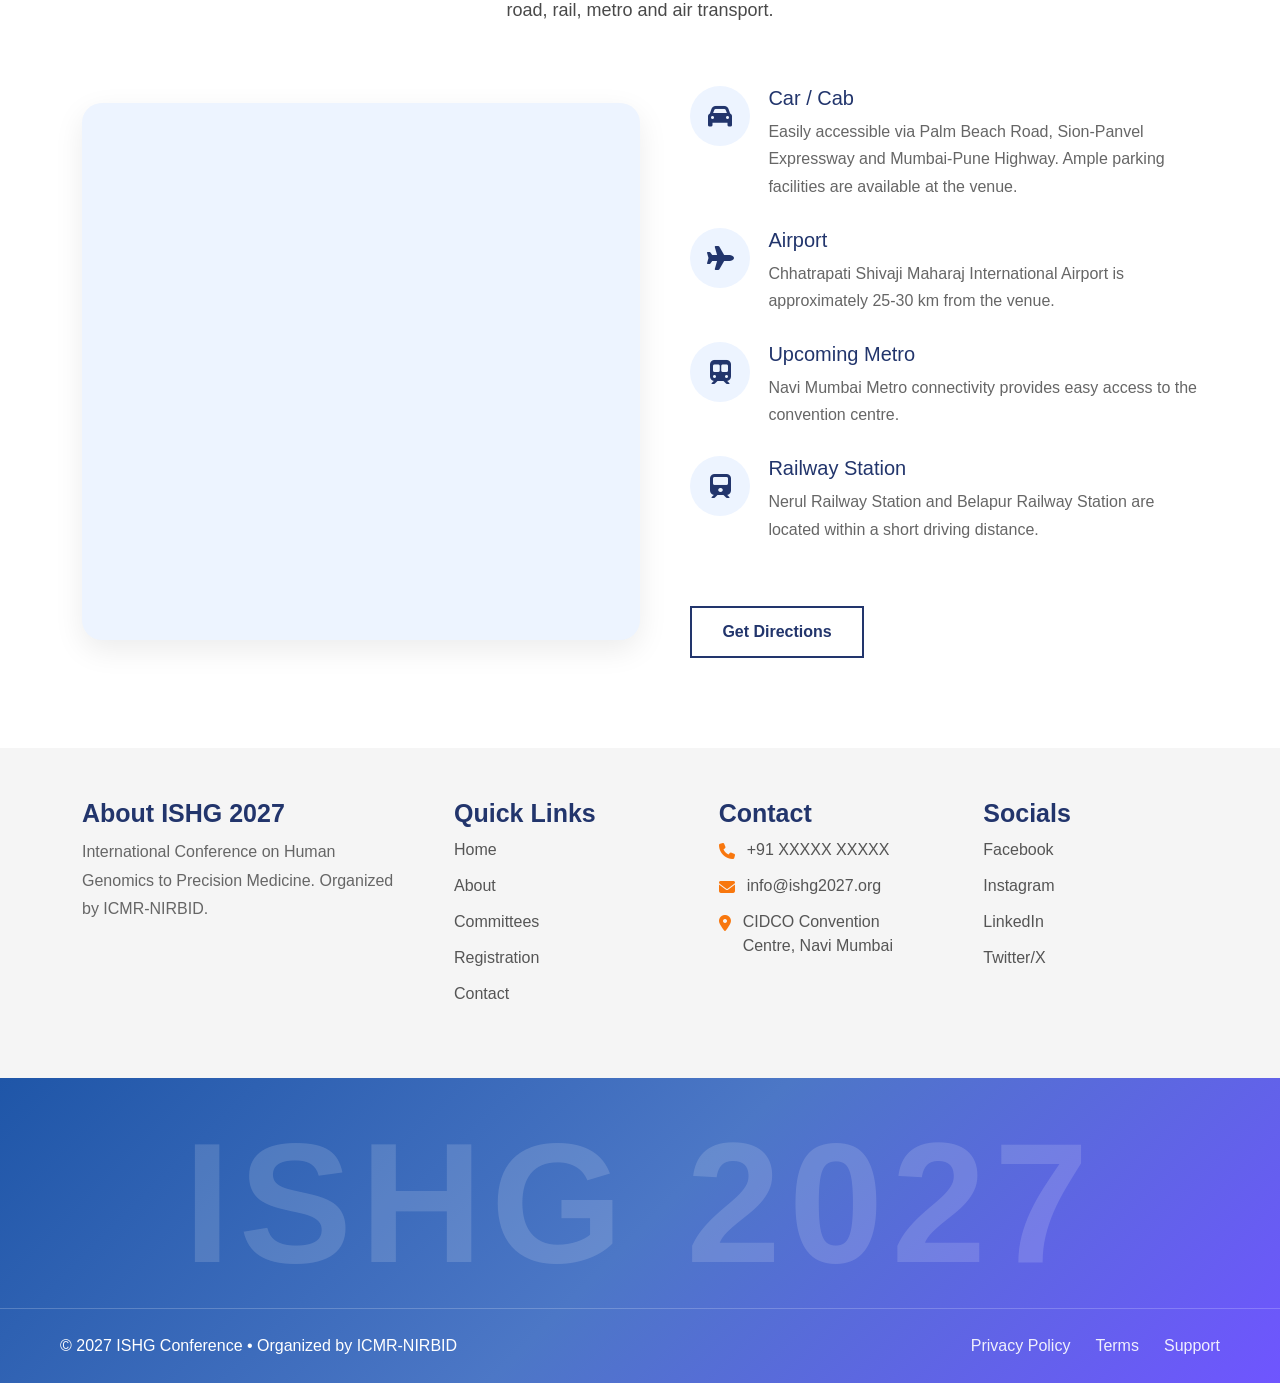
==== commit af2ea585: "Added" ====
--- a/pages/about-cidco.html
+++ b/pages/about-cidco.html
@@ -71,7 +71,7 @@
             <ul class="submenu">
 
                 <li>
-                    <a href="#">About Conference</a>
+                    <a href="../pages/about-conference.html">About Conference</a>
                 </li>
 
                 <li>
@@ -115,7 +115,7 @@
 
 
         <li>
-            <a href="#">Faculty</a>
+            <a href="../pages/faculty.html">Faculty</a>
         </li>
 
         <!--
@@ -126,15 +126,15 @@
         -->
 
         <li>
-            <a href="#">Registration Details</a>
+            <a href="../pages/registration-details.html">Registration Details</a>
         </li>
 
         <li>
-            <a href="pages/contact.html">Contact</a>
+            <a href="../pages/contact.html">Contact</a>
         </li>
 
         <li>
-            <a href="#">Travel Guide</a>
+            <a href="../pages/travel-guide.html">Travel Guide</a>
         </li>
 
         <li>
@@ -160,9 +160,9 @@
 
                     <div class="mobile-logo">
 
-                        <img src="./assets/images/icmr.png">
-
-                        <img src="./assets/images/ishg logo.png">
+                        <img src="../assets/images/icmr.png">
+
+                        <img src="../assets/images/ishg logo.png">
 
                     </div>
 
@@ -208,19 +208,64 @@
 
         <ul>
 
-            <li><a href="#">Home</a></li>
-
-            <li><a href="#">About</a></li>
-
-            <li><a href="#">Committee</a></li>
-
-            <li><a href="#">Registration</a></li>
-
-            <li><a href="#">Abstract</a></li>
-
-            <li><a href="#">Contact</a></li>
+    <li><a href="../index.html">Home</a></li>
+
+
+    <!-- About -->
+    <li>
+
+        <a data-bs-toggle="collapse"
+           href="#aboutDrop">
+
+            About +
+
+        </a>
+
+        <ul class="collapse mobile-submenu" id="aboutDrop">
+
+            <li><a href="../pages/about-conference.html">About Conference</a></li>
+
+            <li><a href="../pages/about-mumbai.html">About Mumbai</a></li>
+
+            <li><a href="../pages/about-cidco.html">About CIDCO</a></li>
 
         </ul>
+
+    </li>
+
+
+    <!-- Committees -->
+
+    <li>
+
+        <a data-bs-toggle="collapse"
+           href="#committeeDrop">
+
+            Committees +
+
+        </a>
+
+        <ul class="collapse mobile-submenu"
+            id="committeeDrop">
+
+            <li><a href="../pages/organisers.html">Organizing Committee</a></li>
+
+            <li><a href="../pages/scientific-committee.html">Scientific Committee</a></li>
+
+            <li><a href="../pages/advisory-committee.html">Advisory Committee</a></li>
+
+        </ul>
+
+    </li>
+
+
+    <li><a href="../pages/registration-details.html">Registration Details</a></li>
+
+    <li><a href="../pages/contact.html">Contact</a></li>
+
+    <li><a href="#">Login for Registration</a></li>
+
+</ul>
 
     </div>
 
--- a/assets/css/index.css
+++ b/assets/css/index.css
@@ -232,7 +232,7 @@
 
 .mobile-menu{
 display:none;
-background:#195793;
+background:#22356c;
 }
 
 .mobile-menu ul{
@@ -455,6 +455,10 @@
 
 @media(max-width:576px){
 
+    .event-info{
+    padding:30px 0;
+    background-color: #f8f8fb;
+}
     .event-wrapper{
 
         padding:30px 20px;
@@ -504,7 +508,7 @@
 
 .about-nirbid{
 
-    padding:100px 0;
+    padding:80px 0;
 
     background:#f7f9fc;
 
@@ -803,7 +807,7 @@
 
 .about-nirbid{
 
-    padding:70px 0;
+    padding:50px 0;
 }
 
 .about-content h2{
@@ -857,7 +861,7 @@
 
 .footer-top{
 
-    padding:70px 0 60px;
+    padding:50px 0 60px;
 
     display:grid;
 
@@ -1094,3 +1098,110 @@
 }
 
 }
+
+/* ==========================
+   FLOATING BROCHURE BUTTON
+========================== */
+
+.brochure-btn{
+
+    position:fixed;
+
+    right:25px;
+    bottom:25px;
+
+    width:75px;
+    height:75px;
+
+    background:linear-gradient(
+        135deg,
+        #f8770e,
+        #ff9d42
+    );
+
+    border-radius:50%;
+
+    display:flex;
+
+    flex-direction:column;
+
+    justify-content:center;
+    align-items:center;
+
+    text-decoration:none;
+
+    color:#fff;
+
+    box-shadow:
+    0 10px 30px rgba(248,119,14,.35);
+
+    z-index:9999;
+
+    transition:.35s ease;
+
+    animation:floatBtn 3s ease-in-out infinite;
+}
+
+.brochure-btn i{
+
+    font-size:26px;
+
+    margin-bottom:2px;
+}
+
+.brochure-btn span{
+
+    font-size:10px;
+
+    font-weight:600;
+
+    letter-spacing:.5px;
+}
+
+.brochure-btn:hover{
+
+    transform:translateY(-8px) scale(1.08);
+
+    color:#fff;
+}
+
+@keyframes floatBtn{
+
+    0%{
+        transform:translateY(0);
+    }
+
+    50%{
+        transform:translateY(-8px);
+    }
+
+    100%{
+        transform:translateY(0);
+    }
+}
+
+
+/* Mobile */
+
+@media(max-width:768px){
+
+    .brochure-btn{
+
+        width:65px;
+        height:65px;
+
+        right:15px;
+        bottom:15px;
+    }
+
+    .brochure-btn i{
+
+        font-size:22px;
+    }
+
+    .brochure-btn span{
+
+        font-size:9px;
+    }
+
+}
